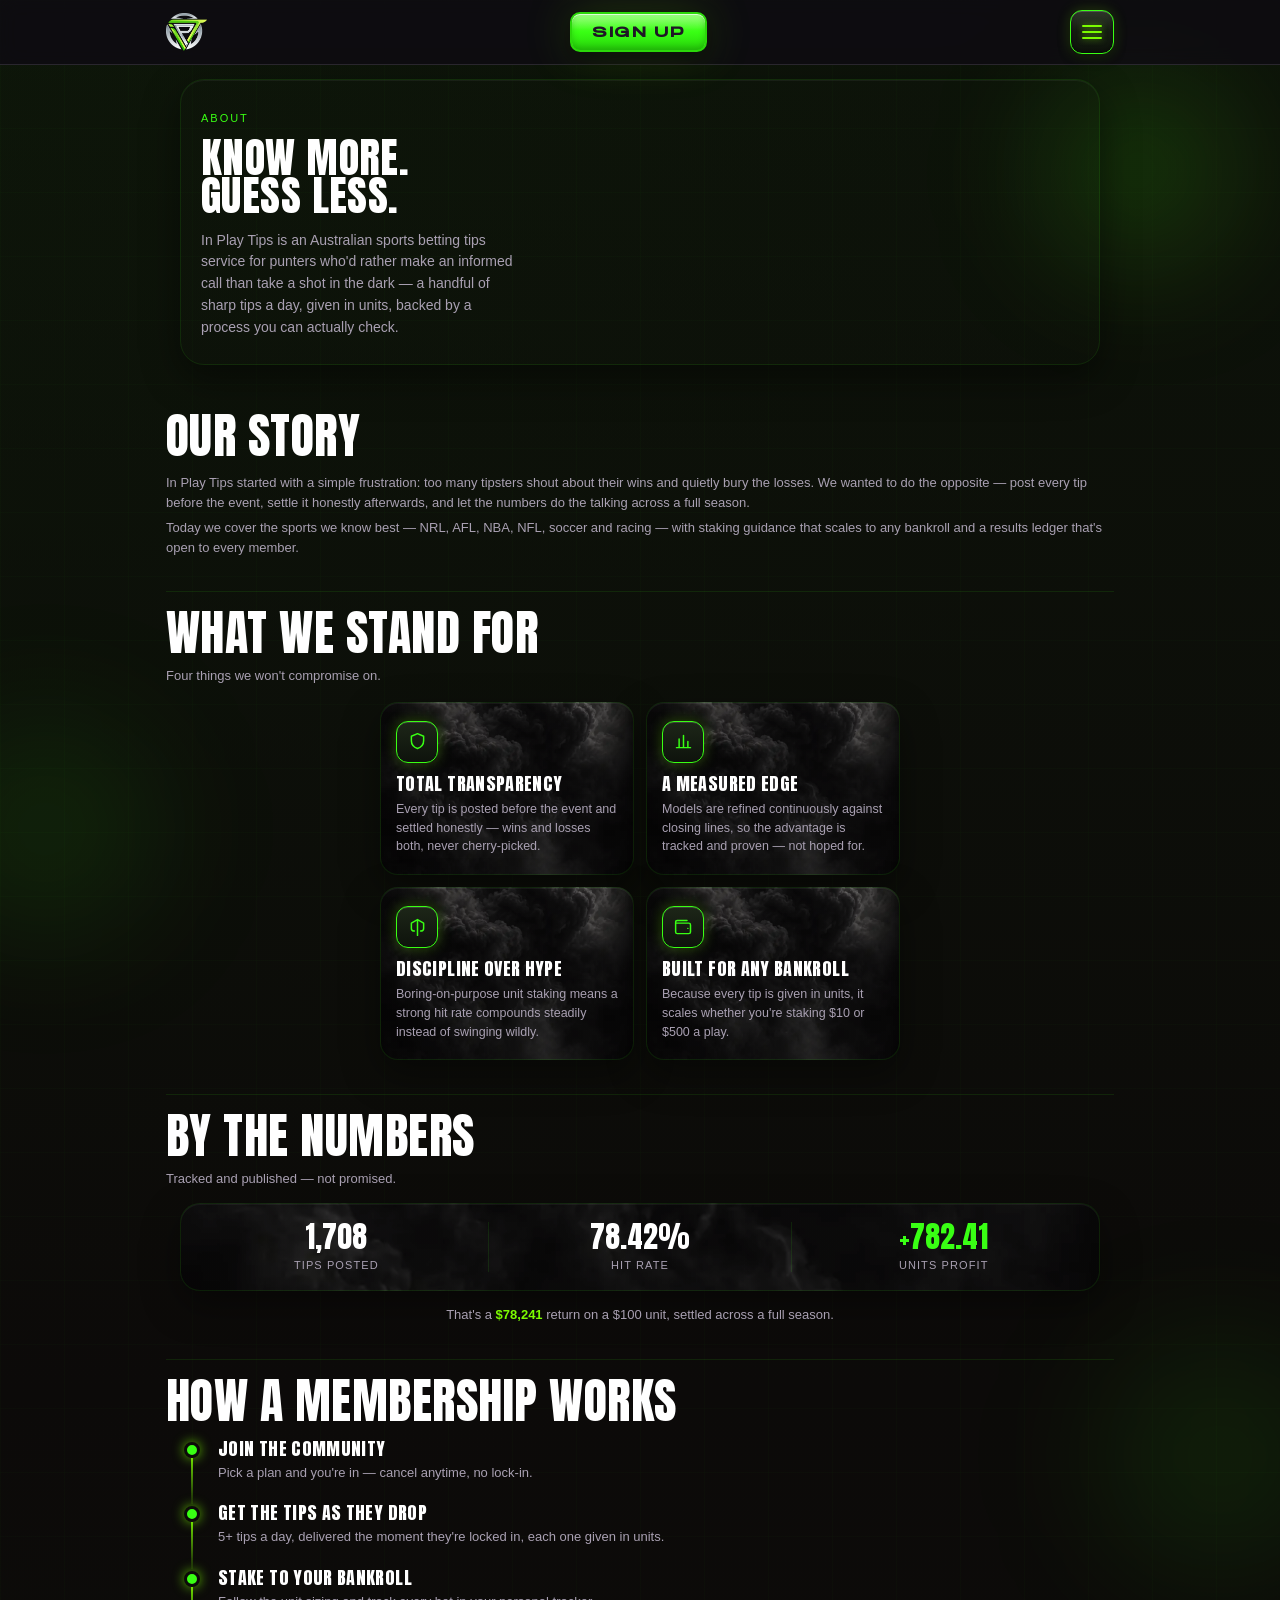
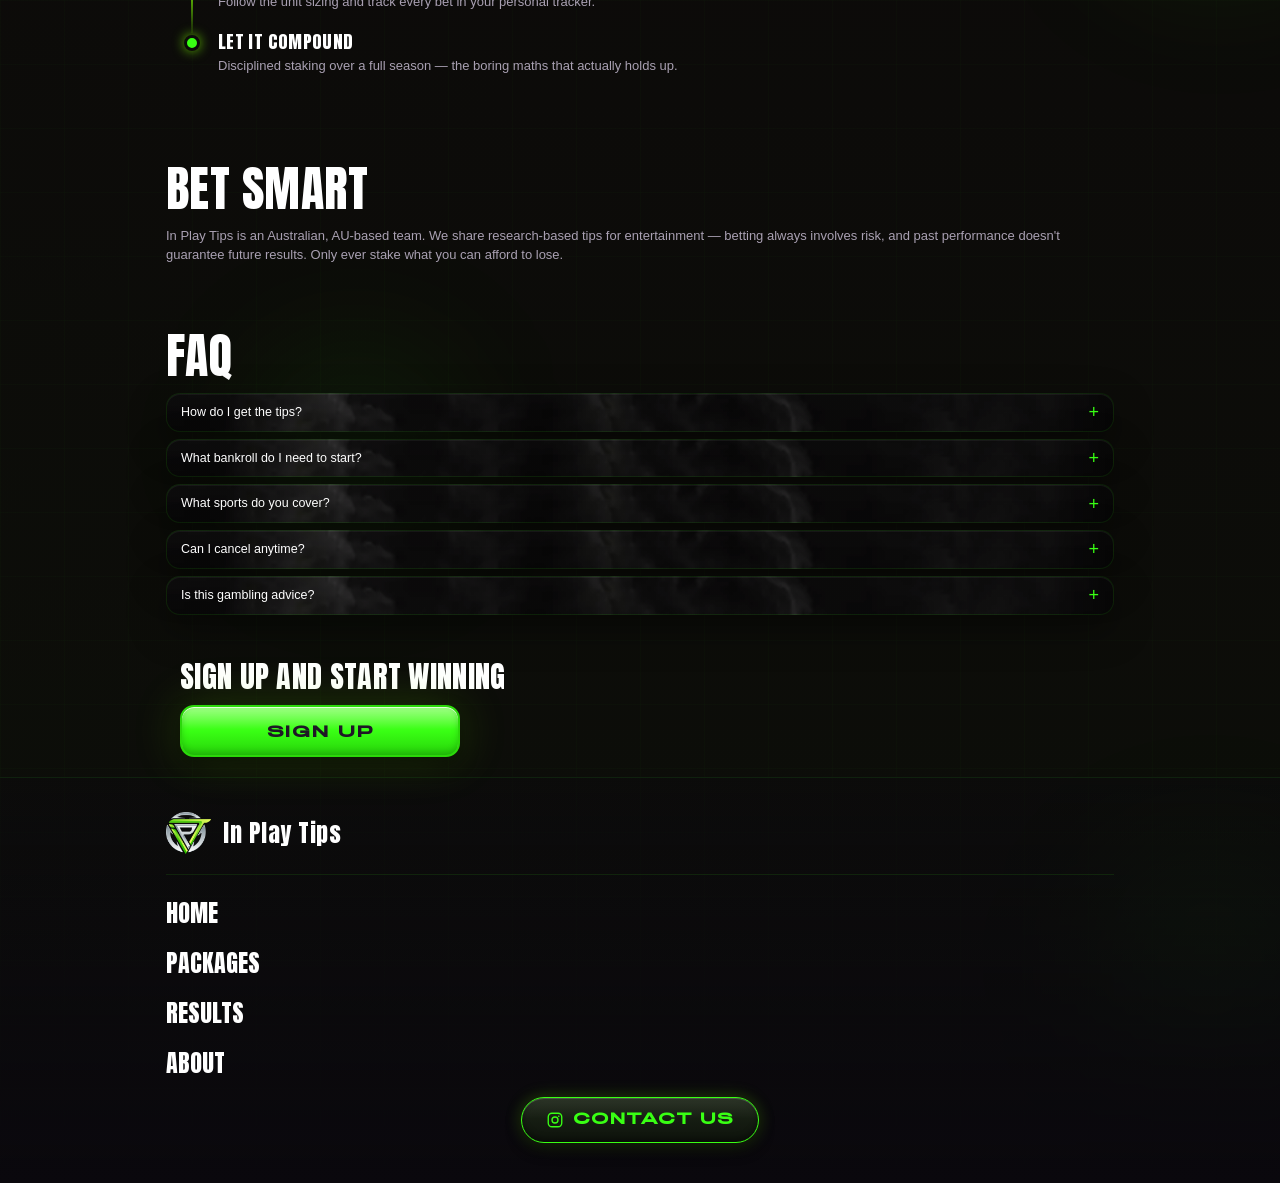
==== about.html @ ec9969e2 "Add 600+ 5-star reviews badge to hero" ====
<!DOCTYPE html>
<html lang="en">
<head>
<meta charset="utf-8">
<meta name="viewport" content="width=device-width, initial-scale=1, viewport-fit=cover">
<meta http-equiv="Cache-Control" content="no-cache, no-store, must-revalidate">
<meta http-equiv="Pragma" content="no-cache">
<meta http-equiv="Expires" content="0">
<title>About — In Play Tips</title>
<link rel="stylesheet" href="styles.css?v=106">
<!-- ============================================================
     ANALYTICS  —  REPLACE THE PLACEHOLDER IDS BELOW
     1) Google Analytics 4: swap G-XXXXXXXXXX for your Measurement ID
        (analytics.google.com -> Admin -> Data Streams)
     2) Microsoft Clarity (free heatmaps + recordings):
        swap CLARITY_ID for your project ID (clarity.microsoft.com)
     Until replaced, these do nothing.
============================================================ -->
<!-- Google Analytics 4 -->
<script async src="https://www.googletagmanager.com/gtag/js?id=G-XXXXXXXXXX"></script>
<script>
  window.dataLayer = window.dataLayer || [];
  function gtag(){dataLayer.push(arguments);}
  gtag('js', new Date());
  gtag('config', 'G-XXXXXXXXXX');
</script>
<!-- Microsoft Clarity -->
<script type="text/javascript">
  (function(c,l,a,r,i,t,y){
    c[a]=c[a]||function(){(c[a].q=c[a].q||[]).push(arguments)};
    t=l.createElement(r);t.async=1;t.src="https://www.clarity.ms/tag/"+i;
    y=l.getElementsByTagName(r)[0];y.parentNode.insertBefore(t,y);
  })(window, document, "clarity", "script", "CLARITY_ID");
</script>
</head>
<body>

<!-- Layered site background -->
<div class="site-bg" aria-hidden="true">
  <div class="l1"></div>
  <div class="l2"></div>
  <div class="glow"></div>
  <div class="gblob g2"></div>
  <div class="gblob g3"></div>
  <div class="gblob g4"></div>
  <div class="gblob g5"></div>
  <div class="grid"></div>
</div>

<!-- HEADER -->
<header class="header">
  <div class="header-inner">
    <a class="header-logo" href="index.html" aria-label="In Play Tips home"><img src="logo.webp" alt="logo" width="41" height="38" decoding="async"></a>
    <button class="btn btn-primary" type="button">Sign up</button>
    <button class="hamburger" type="button" aria-label="Menu"><span></span><span></span><span></span></button>
  </div>
</header>

<main>
<div class="wrap">

  <!-- Hero -->
  <section class="about-intro smoke">
    <span class="eyebrow">About</span>
    <h1>Know more.<br>Guess less.</h1>
    <p class="lead">In Play Tips is an Australian sports betting tips service for punters who'd rather make an
      informed call than take a shot in the dark &mdash; a handful of sharp tips a day, given in units, backed by a
      process you can actually check.</p>
  </section>

  <!-- Story -->
  <section class="about">
    <div class="section-head"><h2>Our story</h2></div>
    <p>In Play Tips started with a simple frustration: too many tipsters shout about their wins and quietly bury
       the losses. We wanted to do the opposite &mdash; post every tip before the event, settle it honestly
       afterwards, and let the numbers do the talking across a full season.</p>
    <p>Today we cover the sports we know best &mdash; NRL, AFL, NBA, NFL, soccer and racing &mdash; with staking
       guidance that scales to any bankroll and a results ledger that's open to every member.</p>
  </section>

  <!-- What we stand for: value cards -->
  <section class="values-sec">
    <div class="section-head"><h2>What we stand for</h2>
      <p class="lead">Four things we won't compromise on.</p>
    </div>
    <div class="value-grid">
      <div class="value-card">
        <span class="vc-ico"><svg viewBox="0 0 24 24"><path d="M12 3l7 3v5c0 4.5-3 7.5-7 9-4-1.5-7-4.5-7-9V6l7-3z"/></svg></span>
        <h3>Total transparency</h3>
        <p>Every tip is posted before the event and settled honestly &mdash; wins and losses both, never cherry-picked.</p>
      </div>
      <div class="value-card">
        <span class="vc-ico"><svg viewBox="0 0 24 24"><path d="M4 19h16M7 19V9m5 10V5m5 14v-7"/></svg></span>
        <h3>A measured edge</h3>
        <p>Models are refined continuously against closing lines, so the advantage is tracked and proven &mdash; not hoped for.</p>
      </div>
      <div class="value-card">
        <span class="vc-ico"><svg viewBox="0 0 24 24"><path d="M12 3v18M5 7l7-4 7 4M5 7v6c0 2 1.5 3 3.5 3M19 7v6c0 2-1.5 3-3.5 3"/></svg></span>
        <h3>Discipline over hype</h3>
        <p>Boring-on-purpose unit staking means a strong hit rate compounds steadily instead of swinging wildly.</p>
      </div>
      <div class="value-card">
        <span class="vc-ico"><svg viewBox="0 0 24 24"><path d="M3 7h15a2 2 0 012 2v8a2 2 0 01-2 2H5a2 2 0 01-2-2V6a2 2 0 012-2h11M17 13h.01"/></svg></span>
        <h3>Built for any bankroll</h3>
        <p>Because every tip is given in units, it scales whether you're staking $10 or $500 a play.</p>
      </div>
    </div>
  </section>

  <!-- By the numbers -->
  <section class="values-sec">
    <div class="section-head"><h2>By the numbers</h2>
      <p class="lead">Tracked and published &mdash; not promised.</p>
    </div>
    <div class="statstrip" style="margin:0 14px">
      <div class="ss-item"><span class="ss-val">1,708</span><span class="ss-label">Tips posted</span></div>
      <div class="ss-item"><span class="ss-val">78.42%</span><span class="ss-label">Hit rate</span></div>
      <div class="ss-item"><span class="ss-val pos">+782.41</span><span class="ss-label">Units profit</span></div>
    </div>
    <p class="num-note">That's a <strong>$78,241</strong> return on a $100 unit, settled across a full season.</p>
  </section>

  <!-- How a membership works: timeline -->
  <section class="values-sec">
    <div class="section-head"><h2>How a membership works</h2></div>
    <ol class="steps">
      <li class="step"><span class="step-dot"></span><h3>Join the community</h3>
        <p>Pick a plan and you're in &mdash; cancel anytime, no lock-in.</p></li>
      <li class="step"><span class="step-dot"></span><h3>Get the tips as they drop</h3>
        <p>5+ tips a day, delivered the moment they're locked in, each one given in units.</p></li>
      <li class="step"><span class="step-dot"></span><h3>Stake to your bankroll</h3>
        <p>Follow the unit sizing and track every bet in your personal tracker.</p></li>
      <li class="step"><span class="step-dot"></span><h3>Let it compound</h3>
        <p>Disciplined staking over a full season &mdash; the boring maths that actually holds up.</p></li>
    </ol>
  </section>

  <!-- Bet smart -->
  <section class="about">
    <div class="section-head"><h2>Bet smart</h2></div>
    <p>In Play Tips is an Australian, AU-based team. We share research-based tips for entertainment &mdash;
       betting always involves risk, and past performance doesn't guarantee future results. Only ever stake
       what you can afford to lose.</p>
  </section>

  <!-- FAQ -->
  <section>
    <div class="section-head"><h2>FAQ</h2></div>
    <div class="faq">
      <details><summary>How do I get the tips?</summary><p>Once you join, tips are delivered straight to the VIP community the moment they drop. (Placeholder &mdash; confirm your delivery method.)</p></details>
      <details><summary>What bankroll do I need to start?</summary><p>No set amount &mdash; every tip is given in units, so it scales to whatever bankroll you're comfortable with.</p></details>
      <details><summary>What sports do you cover?</summary><p>NRL, AFL, NBA, NFL, soccer and racing, plus the occasional value play elsewhere when the numbers stack up.</p></details>
      <details><summary>Can I cancel anytime?</summary><p>Yes &mdash; cancel in under a minute, no lock-in.</p></details>
      <details><summary>Is this gambling advice?</summary><p>We share research-based tips for entertainment only. Betting involves risk &mdash; bet responsibly and only ever stake what you can afford to lose. 18+.</p></details>
    </div>
  </section>

  <!-- CTA -->
  <div class="cta-final smoke" style="margin:14px">
    <h3 style="font-family:var(--head);font-size:30px;text-transform:uppercase;margin-bottom:14px">Sign up and start winning</h3>
    <button class="btn btn-primary" type="button" style="max-width:280px;margin:0 auto">Sign up</button>
  </div>

</div>
</main>

<!-- FOOTER -->
<footer class="footer">
  <div class="wrap">
    <div class="footer-brand"><img src="logo.webp" alt="logo" loading="lazy" decoding="async"><span class="bn">In Play Tips</span></div>
    <hr>
    <nav class="footer-nav">
      <a href="index.html">Home</a><a href="packages.html">Packages</a><a href="results.html">Results</a><a href="about.html">About</a>
    </nav>
    <div class="footer-contact"><a class="contact-btn" href="https://www.instagram.com/in.play.tips" target="_blank" rel="noopener"><svg viewBox="0 0 24 24" fill="none" stroke="currentColor" stroke-width="1.8"><rect x="3" y="3" width="18" height="18" rx="5"/><circle cx="12" cy="12" r="4"/><circle cx="17" cy="7" r="1.1" fill="currentColor" stroke="none"/></svg>Contact us</a></div>
  </div>
</footer>


<!-- Sign-up plan modal -->
<div class="modal" id="signupModal" aria-hidden="true">
  <div class="modal__backdrop" data-close></div>
  <div class="modal__panel" role="dialog" aria-modal="true" aria-label="Choose your plan">
    <button class="modal__x" type="button" data-close aria-label="Close">&times;</button>
    <div class="modal__eyebrow">In Play Tips</div>
    <h3 class="modal__title">Choose your plan</h3>
    <p class="modal__sub">Instant access. Cancel anytime, no lock-in.</p>
    <!-- PLACEHOLDER prices &mdash; set your real pricing -->
    <div class="plans">
      <button class="plan" type="button" data-plan="weekly">
        <span class="plan__l"><span class="plan__name">Weekly</span><span class="plan__feat">All daily tips + bet tracker</span></span>
        <span class="plan__r"><span class="plan__price">$39</span><span class="plan__per">/week</span></span>
      </button>
      <button class="plan featured" type="button" data-plan="monthly">
        <span class="plan__badge">Most popular</span>
        <span class="plan__l"><span class="plan__name">Monthly</span><span class="plan__feat">Save vs weekly + priority support</span></span>
        <span class="plan__r"><span class="plan__price">$119</span><span class="plan__per">/month</span></span>
      </button>
      <button class="plan" type="button" data-plan="quarterly">
        <span class="plan__l"><span class="plan__name">Quarterly</span><span class="plan__feat">Best value &middot; locked-in rate</span></span>
        <span class="plan__r"><span class="plan__price">$299</span><span class="plan__per">/quarter</span></span>
      </button>
    </div>
    <div class="modal__reassure"><span>Cancel anytime</span><span>Instant access</span><span>18+ &middot; bet responsibly</span></div>
  </div>
</div>
<script>
(function(){
  var modal=document.getElementById('signupModal'); if(!modal) return;
  function open(e){ if(e) e.preventDefault(); modal.classList.add('open'); modal.setAttribute('aria-hidden','false'); document.body.style.overflow='hidden'; }
  function close(){ modal.classList.remove('open'); modal.setAttribute('aria-hidden','true'); document.body.style.overflow=''; }
  Array.prototype.forEach.call(document.querySelectorAll('.btn-primary'),function(b){ b.addEventListener('click',open); });
  modal.addEventListener('click',function(e){ if(e.target.hasAttribute('data-close')) close(); });
  document.addEventListener('keydown',function(e){ if(e.key==='Escape' && modal.classList.contains('open')) close(); });
})();
</script>

<!-- Full-screen nav menu -->
<div class="navmenu" id="navMenu" aria-hidden="true">
  <div class="navmenu__head">
    <a class="navmenu__brand" href="index.html"><img src="logo.webp" alt="" loading="lazy" decoding="async">In Play Tips</a>
    <button class="navmenu__x" type="button" data-navclose aria-label="Close menu">&times;</button>
  </div>
  <nav class="navmenu__links">
    <a href="index.html">Home</a>
    <a href="results.html">Results</a>
    <a href="packages.html">Packages</a>
    <a href="about.html">About</a>
  </nav>
  <div class="navmenu__foot">
    <button class="btn btn-primary navmenu__cta" type="button">Sign up</button>
    <a class="contact-btn" href="https://www.instagram.com/in.play.tips" target="_blank" rel="noopener"><svg viewBox="0 0 24 24" fill="none" stroke="currentColor" stroke-width="1.8"><rect x="3" y="3" width="18" height="18" rx="5"/><circle cx="12" cy="12" r="4"/><circle cx="17" cy="7" r="1.1" fill="currentColor" stroke="none"/></svg>Contact us</a>
    <img class="navmenu__logo" src="logo.webp" alt="In Play Tips" loading="lazy" decoding="async">
  </div>
</div>
<script>
/* Full-screen nav menu */
(function(){
  var menu=document.getElementById('navMenu'); if(!menu) return;
  function open(){ menu.classList.add('open'); menu.setAttribute('aria-hidden','false'); document.body.style.overflow='hidden'; }
  function close(){ menu.classList.remove('open'); menu.setAttribute('aria-hidden','true'); document.body.style.overflow=''; }
  Array.prototype.forEach.call(document.querySelectorAll('.hamburger'),function(h){ h.addEventListener('click',function(e){ e.preventDefault(); open(); }); });
  menu.addEventListener('click',function(e){
    if(e.target.closest('[data-navclose]') || e.target.closest('.navmenu__links a') || e.target.closest('.navmenu__cta')){ close(); }
  });
  document.addEventListener('keydown',function(e){ if(e.key==='Escape' && menu.classList.contains('open')) close(); });
})();
</script>

</body>
</html>
---- styles.css ----
@font-face{font-family:"Anton";font-style:normal;font-weight:400;font-display:swap;src:url([data-uri]) format("woff2")}
@font-face{font-family:"Roboto";font-style:italic;font-weight:100 900;font-display:swap;src:url([data-uri]) format("woff2")}
@font-face{font-family:"Roboto";font-style:normal;font-weight:100 900;font-display:swap;src:url([data-uri]) format("woff2")}
@font-face{font-family:"Titling Gothic FB Extended";font-style:normal;font-weight:500;font-display:swap;src:url([data-uri]) format("woff2")}
@font-face{font-family:"Roboto";font-style:normal;font-weight:400;font-display:swap;src:url([data-uri]) format("woff2")}
@font-face{font-family:"Roboto";font-style:normal;font-weight:500;font-display:swap;src:url([data-uri]) format("woff2")}
:root{
  --base:#0c0a09; --deep:#0a080d; --panel:linear-gradient(rgba(8,7,5,.45),rgba(8,7,5,.45)), url("smoke-bg.webp") center center/cover no-repeat; --panel2:#2e2410;
  --border:rgba(57,255,20,.10); --gold:#39FF14; --gold2:#7CFC00; --muted:#a9a0b2; --gold-rgb:124,252,0; --btn-text:#1f1726;
  --soft-gold:#7CFC00; --soft-gold2:#aaff66; --white:#fff;
  --win:#198754; --loss:#dc3545;
  --head:"Anton",sans-serif;
  --body:Arial,Helvetica,sans-serif;
  --btn-font:"Titling Gothic FB Extended","Roboto",Helvetica,Arial,sans-serif;
}
*{box-sizing:border-box;margin:0;padding:0}
html{-webkit-text-size-adjust:100%}
body{
  font-family:var(--body); color:var(--white); background-color:var(--base);
  position:relative;
  line-height:1.5; -webkit-font-smoothing:antialiased; overflow-x:hidden;
}
/* ---------- SITE BACKGROUND (layered) ---------- */
.site-bg{position:absolute;inset:0;z-index:-1;overflow:hidden;pointer-events:none}
.site-bg .l1{position:absolute;inset:0;background:linear-gradient(to bottom right, rgba(16,54,10,.10), #0c0a09 50%, #0c0a09)}
.site-bg .l2{position:absolute;inset:0;background:linear-gradient(to bottom, rgba(16,54,10,.20), #0c0a09 50%, rgba(16,54,10,.10))}
.site-bg .glow{position:absolute;top:80px;right:40px;width:192px;height:192px;border-radius:9999px;filter:blur(64px);background:linear-gradient(to bottom right, rgba(57,255,20,.20), rgba(124,252,0,.10))}
.site-bg .gblob{position:absolute;border-radius:9999px;filter:blur(70px);pointer-events:none}
.site-bg .g2{top:26%;left:-60px;width:210px;height:210px;background:rgba(57,255,20,.10)}
.site-bg .g3{top:48%;right:-60px;width:240px;height:240px;background:rgba(57,255,20,.09)}
.site-bg .g4{top:70%;left:20%;width:200px;height:200px;background:rgba(57,255,20,.08)}
.site-bg .g5{top:88%;right:-40px;width:220px;height:220px;background:rgba(57,255,20,.08)}
.site-bg .grid{position:absolute;inset:0;background-image:linear-gradient(to right,rgba(57,255,20,.014) 1px,transparent 1px),linear-gradient(to bottom,rgba(57,255,20,.014) 1px,transparent 1px);background-size:64px 64px}
img{max-width:100%;display:block}
a{color:inherit;text-decoration:none}
.wrap{width:100%;max-width:520px;margin:0 auto;padding:0 16px}
.eyebrow{font-family:var(--body);font-weight:500;letter-spacing:.18em;text-transform:uppercase;
  font-size:11px;color:var(--gold)}
h1,h2,h3,.head{font-family:var(--head);font-weight:400;text-transform:uppercase;line-height:.96;letter-spacing:.01em}

/* ---------- Buttons ---------- */
.btn{display:inline-flex;align-items:center;justify-content:center;gap:8px;
  font-family:var(--btn-font);font-weight:600;text-transform:uppercase;letter-spacing:.06em;
  font-size:14px;border-radius:14px;padding:0 22px;height:52px;width:100%;cursor:pointer;
  position:relative;overflow:hidden;border:2px solid transparent;
  transition:transform .15s ease,filter .15s ease,box-shadow .2s ease}
.btn:active{transform:translateY(1px)}
.btn-primary{color:var(--btn-text);border-color:#2BD80A;
  background:linear-gradient(180deg,rgba(255,255,255,.34),rgba(255,255,255,0) 46%),linear-gradient(180deg,#6CFF45 0%,#39FF14 50%,#27D40A 100%);
  box-shadow:inset 0 1px 0 rgba(255,255,255,.7),inset 0 -3px 6px rgba(0,52,0,.22),0 7px 18px rgba(0,0,0,.4),0 0 50px 0 rgba(var(--gold-rgb),.2)}
.btn-primary:hover{filter:brightness(1.04);transform:translateY(-1px);
  box-shadow:inset 0 1px 0 rgba(255,255,255,.7),inset 0 -3px 6px rgba(0,52,0,.22),0 11px 26px rgba(0,0,0,.45),0 0 28px 2px rgba(var(--gold-rgb),.6),0 0 60px 0 rgba(var(--gold-rgb),.3)}
.btn-ghost{color:var(--gold);border-color:#2BD80A;background-color:#9aa0a7;
  background:linear-gradient(180deg,rgba(0,0,0,.20),rgba(0,0,0,0) 50%),linear-gradient(180deg,rgba(255,255,255,.22),rgba(255,255,255,0) 38%),linear-gradient(180deg,#A7ADB4 0%,#C5CAD0 50%,#878D95 100%);
  box-shadow:inset 0 1px 0 rgba(255,255,255,.55),inset 0 -3px 6px rgba(0,0,0,.24),0 7px 18px rgba(0,0,0,.4),0 0 50px 0 rgba(var(--gold-rgb),.2)}
.btn-ghost:hover{filter:brightness(1.04);transform:translateY(-1px);
  box-shadow:inset 0 1px 0 rgba(255,255,255,.85),inset 0 -3px 6px rgba(0,0,0,.24),0 11px 26px rgba(0,0,0,.45),0 0 28px 2px rgba(var(--gold-rgb),.55),0 0 60px 0 rgba(var(--gold-rgb),.3)}

/* ---------- Header ---------- */
.header{position:sticky;top:0;z-index:50;background:rgba(15,11,18,.78);
  backdrop-filter:blur(10px);border-bottom:1px solid rgba(71,65,77,.5)}
.header-inner{display:flex;align-items:center;justify-content:space-between;gap:12px;
  height:64px;max-width:520px;margin:0 auto;padding:0 16px}
.header-logo img{height:38px;width:auto;object-fit:contain}
.header .btn{width:auto;height:40px;font-size:12px;padding:0 20px;border-radius:10px}
.hamburger{width:44px;height:44px;border:1.5px solid var(--gold);border-radius:12px;
  background:linear-gradient(180deg,rgba(255,255,255,.08),rgba(255,255,255,0) 48%),linear-gradient(180deg,#1d2618 0%,#0e130c 100%);
  display:flex;flex-direction:column;justify-content:center;align-items:center;gap:4px;cursor:pointer;
  box-shadow:inset 0 1px 0 rgba(255,255,255,.18),inset 0 -2px 5px rgba(0,0,0,.42),0 4px 12px rgba(0,0,0,.4),0 0 14px rgba(var(--gold-rgb),.22);
  transition:transform .15s ease,box-shadow .2s ease,filter .15s ease}
.hamburger:hover{transform:translateY(-1px);filter:brightness(1.08);
  box-shadow:inset 0 1px 0 rgba(255,255,255,.18),inset 0 -2px 5px rgba(0,0,0,.42),0 8px 18px rgba(0,0,0,.45),0 0 22px 1px rgba(var(--gold-rgb),.5)}
.hamburger:active{transform:translateY(1px)}
.hamburger span{width:20px;height:2px;background:var(--soft-gold);border-radius:2px;box-shadow:0 0 6px rgba(var(--gold-rgb),.6)}

/* ---------- Section rhythm ---------- */
section{padding:34px 0}
.section-head{margin-bottom:14px}
.section-head h2{font-size:34px}
.lead{color:var(--muted);font-size:13px;margin-top:10px}

/* ---------- HERO CARD ---------- */
.hero{padding:18px 0 8px}
.hero-card{position:relative;border-radius:28px;overflow:hidden;
  background:#0c0a09; background:var(--panel);
  border:1px solid var(--border);
  box-shadow:inset 0 1px 0 rgba(255,255,255,.06),inset 0 0 60px rgba(var(--gold-rgb),.06),
             0 24px 60px rgba(0,0,0,.45);
  padding:26px 22px 0;}
.hero-card::before{content:"";position:absolute;top:-40%;left:50%;transform:translateX(-50%);
  width:120%;height:70%;background:radial-gradient(closest-side,rgba(var(--gold-rgb),.16),transparent 70%);
  pointer-events:none}
.hero-inner{position:relative;z-index:2}
.hero h1{font-size:50px;margin:14px 0 22px}
.hero-btns{display:flex;flex-direction:column;gap:14px;margin-bottom:8px}
.hero-btns .btn{border-radius:14px;height:58px;font-size:15px}
.hero-players{position:relative;z-index:2;display:flex;align-items:flex-end;justify-content:center;
  gap:0;margin-top:10px;margin-left:-22px;margin-right:-22px;padding-bottom:46px}
.hero-players img{height:200px;width:auto;object-fit:contain;
  filter:drop-shadow(0 18px 24px rgba(0,0,0,.5))}
.hero-players img.mid{height:240px;margin:0 -22px;z-index:3}
.hero-players img.side{z-index:2;opacity:.96}
/* live results marquee */
.live-strip{position:absolute;left:0;right:0;bottom:0;z-index:4;
  background:linear-gradient(180deg,rgba(10,8,13,.2),rgba(10,8,13,.92));
  border-top:1px solid rgba(71,65,77,.7);
  display:flex;align-items:center;gap:10px;padding:10px 0;overflow:hidden}
.live-label{flex:0 0 auto;display:flex;align-items:center;gap:7px;padding-left:16px;
  font-family:var(--body);font-weight:500;text-transform:uppercase;letter-spacing:.1em;
  font-size:10px;color:var(--gold)}
.live-dot{width:7px;height:7px;border-radius:50%;background:var(--win);
  box-shadow:0 0 0 0 rgba(25,135,84,.6);animation:pulse 1.6s infinite}
@keyframes pulse{0%{box-shadow:0 0 0 0 rgba(25,135,84,.55)}70%{box-shadow:0 0 0 8px rgba(25,135,84,0)}100%{box-shadow:0 0 0 0 rgba(25,135,84,0)}}
.lr-track{display:flex;gap:10px;white-space:nowrap;will-change:transform;
  animation:marquee 26s linear infinite}
@keyframes marquee{from{transform:translateX(0)}to{transform:translateX(-50%)}}
.lr-chip{display:inline-flex;align-items:center;gap:8px;flex:0 0 auto;
  background:var(--panel);border:1px solid var(--border);border-radius:999px;
  padding:6px 12px;font-size:11px}
.lr-sport{color:var(--gold);font-weight:700;text-transform:uppercase;letter-spacing:.06em;font-size:10px}
.lr-sel{color:var(--white);opacity:.9}
.lr-ret{font-weight:700}
.lr-win{color:#2fc77f} .lr-loss{color:#ff6b78}

/* ---------- WHAT WE DO ---------- */
.about p{color:var(--muted);font-size:13px;margin-top:6px}

/* ---------- Feature row ---------- */
.features{display:grid;grid-template-columns:repeat(3,1fr);gap:8px}
.feature{background:var(--panel);border:1px solid var(--border);border-radius:14px;
  padding:12px 6px;text-align:center;display:flex;flex-direction:column;align-items:center;gap:7px}
.feature img{width:34px;height:34px}
.feature span{font-family:var(--body);font-weight:500;text-transform:uppercase;
  letter-spacing:.02em;font-size:9.5px;color:var(--soft-gold);line-height:1.2}

/* ---------- Dual phones ---------- */
.phones{padding-top:8px}
.phones img{width:78%;max-width:340px;margin:0 auto;
  filter:drop-shadow(0 26px 40px rgba(0,0,0,.55))}

/* ---------- Results breakdown ---------- */
.stats{background:var(--panel);border:1px solid var(--border);border-radius:20px;
  padding:6px 18px;margin-top:18px}
.stat-row{display:flex;align-items:center;justify-content:space-between;
  padding:16px 0;border-bottom:1px solid rgba(71,65,77,.55)}
.stat-row:last-child{border-bottom:0}
.stat-label{display:flex;align-items:center;gap:10px;color:var(--muted);
  text-transform:uppercase;letter-spacing:.06em;font-size:12px;font-weight:500}
.stat-ico{width:8px;height:8px;border-radius:50%;background:var(--gold);box-shadow:0 0 10px rgba(var(--gold-rgb),.6)}
.stat-val{font-family:var(--head);font-size:22px;color:var(--white)}
.stat-val.pos{color:var(--gold)}
/* ---------- HERO STAT STRIP ---------- */
.statstrip{display:flex;align-items:stretch;background:var(--panel);border:1px solid var(--border);
  border-radius:20px;padding:18px 4px;margin-top:18px}
.statstrip .ss-item{flex:1;display:flex;flex-direction:column;align-items:center;justify-content:center;
  gap:7px;padding:0 6px;text-align:center}
.statstrip .ss-item + .ss-item{border-left:1px solid var(--border)}
.statstrip .ss-val{font-family:var(--head);font-size:30px;line-height:1;color:var(--white)}
.statstrip .ss-val.pos{color:var(--gold)}
.statstrip .ss-label{font-family:var(--body);font-weight:500;text-transform:uppercase;
  letter-spacing:.1em;font-size:11px;color:var(--muted);line-height:1.2}

/* ---------- LIVE RESULTS MARQUEE ---------- */
.marquee-box{margin-top:14px;background:var(--panel);border:1px solid var(--border);border-radius:16px;overflow:hidden;padding:12px 0}
.marquee-title{font-family:var(--body);font-weight:500;text-transform:uppercase;letter-spacing:.14em;font-size:11px;color:var(--muted);padding:0 16px 9px}
.marquee{position:relative;overflow:hidden;white-space:nowrap;
  -webkit-mask:linear-gradient(90deg,transparent,#000 7%,#000 93%,transparent);
  mask:linear-gradient(90deg,transparent,#000 7%,#000 93%,transparent)}
.marquee__track{display:inline-flex;align-items:center;animation:marquee 38s linear infinite}
.marquee__track span{display:inline-flex;align-items:center;gap:7px;padding:0 18px;font-family:var(--body);font-size:13px;color:var(--white)}
.marquee__track span + span{border-left:1px solid var(--border)}
.marquee__track strong{color:var(--gold);font-weight:700}
@keyframes marquee{from{transform:translateX(0)}to{transform:translateX(-50%)}}

/* ---------- RETURNS CALCULATOR + SIGN UP ---------- */
.calc-box{margin-top:14px;background:var(--panel);border:1px solid var(--border);border-radius:16px;padding:18px 16px}
.calc-h{font-size:22px;margin-bottom:14px}
.calc-row{display:flex;align-items:center;justify-content:space-between;gap:12px;margin-bottom:12px}
.calc-row label{color:var(--muted);font-size:12px;text-transform:uppercase;letter-spacing:.08em}
.calc-input{display:flex;align-items:center;background:rgba(0,0,0,.4);border:1px solid var(--border);border-radius:10px;padding:0 12px;height:44px}
.calc-input span{color:var(--muted)}
.calc-input input{background:none;border:0;color:var(--white);font-size:16px;width:96px;outline:none;font-family:var(--body)}
.calc-returns{font-size:15px;color:var(--white);margin-bottom:16px}
.calc-returns strong{color:var(--gold);font-size:24px;font-family:var(--head);letter-spacing:.01em}
.calc-note{color:var(--muted);font-size:11px;margin-top:12px;line-height:1.4}

/* ---------- Graph + tabs ---------- */
.tabs{display:flex;gap:8px;overflow-x:auto;padding-bottom:4px;margin-bottom:14px;
  scrollbar-width:none}
.tabs::-webkit-scrollbar{display:none}
.tab{flex:0 0 auto;background:var(--panel);border:1px solid var(--border);color:var(--muted);
  border-radius:999px;padding:9px 16px;font-size:12px;font-weight:500;text-transform:uppercase;
  letter-spacing:.05em;cursor:pointer;transition:all .15s}
.tab.active{background:linear-gradient(180deg,var(--soft-gold2),var(--gold));color:#1a1410;border-color:transparent}
.graph-card{background:var(--panel);border:1px solid var(--border);border-radius:20px;
  padding:14px;overflow:hidden}
.graph-card img{width:100%;border-radius:12px}
.equity{width:100%;height:auto;display:block}
.equity .plotbg{fill:rgba(8,7,5,.45)}
.equity .grid line{stroke:var(--border);stroke-width:1;stroke-dasharray:3 4;opacity:.55}
.equity .axis{fill:var(--muted);font-family:var(--body)}
.equity .ylabel{font-size:8px}
.equity .xlabel{font-size:7px}
.equity .area{fill:url(#equityFill)}
.equity .line{fill:none;stroke:var(--gold);stroke-width:2.5;stroke-linejoin:round;stroke-linecap:round}
.equity-head{padding:2px 2px 0}
.eq-row{display:flex;align-items:center;justify-content:space-between;padding:10px 2px;border-bottom:1px solid var(--border)}
.eq-k{color:var(--white);font-family:var(--body);font-size:15px}
.eq-v{font-family:var(--head);font-size:24px;color:var(--white)}
.eq-v.pos{color:var(--gold)}
.equity-label{color:var(--muted);font-size:11px;letter-spacing:.14em;text-transform:uppercase;margin:12px 2px 6px}
.verify-list{list-style:none;margin:14px 0 0;padding:0;display:flex;flex-direction:column;gap:10px}
.verify-list li{position:relative;padding-left:28px;color:var(--white);font-size:14px}
.verify-list li::before{content:"";position:absolute;left:0;top:2px;width:18px;height:18px;border-radius:50%;
  background:var(--gold);box-shadow:0 0 12px rgba(var(--gold-rgb),.5)}
.verify-list li::after{content:"";position:absolute;left:6px;top:7px;width:6px;height:3px;
  border-left:2px solid #1f1726;border-bottom:2px solid #1f1726;transform:rotate(-45deg)}

/* ---------- Be skeptical ---------- */
.pill{display:inline-block;background:var(--panel);border:1px solid var(--border);
  border-radius:999px;padding:8px 16px;font-family:var(--body);font-weight:500;
  text-transform:uppercase;letter-spacing:.12em;font-size:11px;color:var(--soft-gold)}
.skeptical h2{font-size:36px;margin:16px 0 12px}
.skeptical .quote{color:var(--white)}
.reasons{display:flex;flex-direction:column;gap:12px;margin-top:20px}
.reason{background:var(--panel);border:1px solid var(--border);border-radius:18px;padding:18px 18px;
  display:flex;gap:14px;align-items:flex-start}
.reason .rno{font-family:var(--head);font-size:26px;color:var(--gold);line-height:1;flex:0 0 auto;
  width:40px}
.reason h3{font-family:var(--body);font-weight:500;text-transform:uppercase;letter-spacing:.05em;
  font-size:14px;color:var(--soft-gold);margin-bottom:5px}
.reason p{color:var(--muted);font-size:13px}

/* ---------- Members results swipe ---------- */
.dm-scroller{display:flex;gap:14px;overflow-x:auto;scroll-snap-type:x mandatory;
  padding:6px 16px 18px;margin:0 -16px;-webkit-overflow-scrolling:touch;scrollbar-width:none}
.dm-scroller::-webkit-scrollbar{display:none}
.dm-card{flex:0 0 78%;max-width:300px;scroll-snap-align:center;
  background:var(--panel);border:1px solid var(--border);border-radius:20px;overflow:hidden;
  box-shadow:0 18px 40px rgba(0,0,0,.4)}
.dm-card img{width:100%;display:block}
.swipe-hint{color:var(--muted);font-size:12px;text-align:center;margin-top:4px}

/* ---------- Footer ---------- */
.footer{margin-top:20px;border-top:1px solid var(--border);
  background:linear-gradient(180deg,rgba(10,8,13,.4),var(--deep));padding:34px 0 40px}
.footer-brand{display:flex;align-items:center;gap:12px}
.footer-brand img{height:42px;width:auto;object-fit:contain}
.footer-brand .bn{font-family:var(--head);font-size:24px;letter-spacing:.02em}
.footer-handle{display:flex;align-items:center;gap:8px;color:var(--muted);font-size:14px;margin-top:12px}
.footer-handle .ig{width:18px;height:18px;border:1.5px solid var(--muted);border-radius:6px;position:relative;flex:0 0 auto}
.footer-handle .ig::after{content:"";position:absolute;inset:4px;border:1.5px solid var(--muted);border-radius:50%}
.footer hr{border:0;border-top:1px solid var(--border);margin:20px 0}
.footer-nav{display:flex;flex-direction:column;gap:14px}
.footer-nav a{font-family:var(--head);font-size:24px;color:var(--white);text-transform:uppercase}
.footer-nav a:hover{color:var(--soft-gold)}
.cta{position:relative;background:radial-gradient(120% 100% at 80% 0%,#2a2230,#161019);
  border:1px solid var(--border);border-radius:22px;padding:22px;overflow:hidden;margin-top:4px}
.cta h3{font-size:26px;max-width:62%}
.cta .btn{margin-top:18px;width:auto;white-space:nowrap}
.cta-graphic{position:absolute;right:-46px;bottom:0;width:178px;height:auto;filter:none;pointer-events:none}
.legal{display:flex;gap:10px;flex-wrap:wrap;margin-top:22px}
.legal a{background:var(--panel);border:1px solid var(--border);border-radius:999px;
  padding:8px 14px;font-size:11px;color:var(--muted);text-transform:uppercase;letter-spacing:.05em}
.footer-bottom{display:flex;justify-content:center;margin-top:26px}
.footer-bottom img{width:auto;height:30px;object-fit:contain;opacity:.85}

/* ---------- Responsive (tablet/desktop) ---------- */
@media(min-width:760px){
  .wrap,.header-inner{max-width:980px}
  .hero h1{font-size:78px}
  .hero-btns{flex-direction:row;justify-content:center}
  .hero-btns .btn{width:auto;min-width:240px}
  .hero-players img{height:300px} .hero-players img.mid{height:360px}
  .section-head h2{font-size:48px}
  .skeptical h2{font-size:60px}
  .reasons{flex-direction:row} .reason{flex:1}
  .dm-card{flex-basis:340px}
  .features{gap:18px} .feature img{width:52px;height:52px}
  .phones img{max-width:420px}
}
/* ---------- Trust strip ---------- */
.trust{margin-top:14px;border-top:1px solid var(--border);border-bottom:1px solid var(--border);background:var(--deep);padding:12px 0}
.trust-inner{display:flex;flex-wrap:wrap;align-items:center;justify-content:center;gap:8px 14px}
.trust-item{display:inline-flex;align-items:center;gap:7px;color:var(--muted);font-size:11px;text-transform:uppercase;letter-spacing:.06em}
.trust-item::before{content:"";width:6px;height:6px;border-radius:50%;background:var(--gold);box-shadow:0 0 8px rgba(var(--gold-rgb),.6)}
/* ---------- Packages ---------- */
.pkg-grid{display:flex;flex-direction:column;gap:16px;margin-top:6px}
.pkg-card{position:relative;background:var(--panel);border:1px solid var(--border);border-radius:18px;padding:20px 18px}
.pkg-card.feat{border-color:var(--gold);box-shadow:0 0 40px rgba(var(--gold-rgb),.12)}
.pkg-badge{position:absolute;top:-11px;left:50%;transform:translateX(-50%);background:var(--gold);color:#1f1726;font-size:10px;font-weight:700;text-transform:uppercase;letter-spacing:.08em;padding:4px 12px;border-radius:999px;white-space:nowrap}
.pkg-name{font-family:var(--body);text-transform:uppercase;letter-spacing:.08em;font-size:12px;color:var(--muted)}
.pkg-price{font-family:var(--head);font-size:34px;margin:6px 0 2px;color:var(--white)}
.pkg-price small{font-family:var(--body);font-size:13px;color:var(--muted)}
.pkg-feats{list-style:none;margin:14px 0 18px;padding:0;display:flex;flex-direction:column;gap:9px}
.pkg-feats li{position:relative;padding-left:22px;color:var(--white);font-size:13px}
.pkg-feats li::before{content:"";position:absolute;left:0;top:4px;width:13px;height:13px;border-radius:50%;background:var(--gold)}
.pkg-feats li::after{content:"";position:absolute;left:4px;top:7px;width:4px;height:2px;border-left:1.5px solid #1f1726;border-bottom:1.5px solid #1f1726;transform:rotate(-45deg)}
/* ---------- FAQ ---------- */
.faq{margin-top:6px;display:flex;flex-direction:column;gap:7px}
.faq details{background:var(--panel);border:1px solid var(--border);border-radius:14px;overflow:hidden}
.faq summary{list-style:none;cursor:pointer;padding:9px 14px;font-family:var(--body);font-weight:500;font-size:12.5px;color:var(--white);display:flex;justify-content:space-between;align-items:center;gap:12px}
.faq summary::-webkit-details-marker{display:none}
.faq summary::after{content:"+";color:var(--gold);font-size:18px;line-height:1}
.faq details[open] summary::after{content:"\2212"}
.faq p{padding:0 14px 12px;color:var(--muted);font-size:12.5px;line-height:1.5}
.gamble-line{margin-top:16px;color:var(--muted);font-size:11px;text-align:center;line-height:1.5}
/* ---------- Sticky mobile CTA ---------- */
.sticky-cta{position:fixed;left:0;right:0;bottom:0;z-index:50;padding:10px 16px calc(10px + env(safe-area-inset-bottom));background:linear-gradient(180deg,rgba(12,10,9,0),rgba(12,10,9,.94) 32%);transform:translateY(130%);transition:transform .25s ease;pointer-events:none}
.sticky-cta.show{transform:translateY(0);pointer-events:auto}
@media(min-width:760px){.sticky-cta{display:none}}
.sticky-cta__in{display:flex;align-items:center;gap:12px;max-width:520px;margin:0 auto}
.sticky-cta__txt{flex:1;line-height:1.12;min-width:0}
.sticky-cta__txt strong{display:block;font-family:var(--head);text-transform:uppercase;font-size:17px;letter-spacing:.02em;color:var(--white)}
.sticky-cta__txt span{font-size:11px;color:var(--muted)}
.sticky-cta .btn{width:auto;flex:0 0 auto;height:46px;padding:0 24px;font-size:13px}
/* CRO — hero subheadline */
.hero-sub{color:var(--muted);font-size:14px;line-height:1.5;margin:2px 0 14px;max-width:340px}
.hero-inner .rating{justify-content:flex-start;margin:0 0 18px}
/* CRO — social proof rating */
.rating{display:flex;align-items:center;justify-content:center;gap:9px;margin:0 0 16px;flex-wrap:wrap}
.rating .stars{color:#ffc83d;font-size:15px;letter-spacing:1px;text-shadow:0 0 10px rgba(255,200,61,.4)}
.rating .rtxt{font-size:12px;color:var(--muted)}
.rating .rtxt b{color:var(--white);font-weight:600}
/* CRO — trust/benefit badges */
.trust-badges{display:flex;flex-wrap:wrap;gap:8px;margin-top:14px}
.trust-badges span{display:inline-flex;align-items:center;gap:6px;font-size:11px;font-weight:600;letter-spacing:.02em;
  color:var(--white);background:rgba(0,0,0,.3);border:1px solid var(--border);border-radius:999px;padding:6px 11px}
.trust-badges span::before{content:"";width:13px;height:13px;border-radius:50%;background:var(--gold);flex:0 0 auto;
  -webkit-mask:url("data:image/svg+xml,%3Csvg xmlns='http://www.w3.org/2000/svg' viewBox='0 0 24 24'%3E%3Cpath fill='black' d='M9 16.2l-3.5-3.5L4 14.2 9 19.2 20 8.2l-1.5-1.5z'/%3E%3C/svg%3E") center/12px no-repeat;
  mask:url("data:image/svg+xml,%3Csvg xmlns='http://www.w3.org/2000/svg' viewBox='0 0 24 24'%3E%3Cpath fill='black' d='M9 16.2l-3.5-3.5L4 14.2 9 19.2 20 8.2l-1.5-1.5z'/%3E%3C/svg%3E") center/12px no-repeat}
/* CRO — urgency banner */
.urgency{display:flex;align-items:center;justify-content:center;gap:8px;margin:14px;padding:10px 14px;border-radius:12px;
  background:linear-gradient(180deg,rgba(57,255,20,.08),rgba(57,255,20,.03));border:1px solid rgba(var(--gold-rgb),.3);
  font-size:12.5px;color:var(--white);text-align:center}
.urgency .dot{width:8px;height:8px;border-radius:50%;background:var(--gold);box-shadow:0 0 0 0 rgba(var(--gold-rgb),.7);animation:pulse 1.6s infinite;flex:0 0 auto}
.urgency b{color:var(--soft-gold)}
/* CRO — modal reassurance */
.modal__sub{color:var(--muted);font-size:13px;margin:-8px 0 16px;text-align:center}
.modal__reassure{display:flex;flex-wrap:wrap;justify-content:center;gap:6px 14px;margin-top:16px;font-size:11.5px;color:var(--muted)}
.modal__reassure span{display:inline-flex;align-items:center;gap:5px}
.modal__reassure span::before{content:"✓";color:var(--soft-gold);font-weight:700}
/* CRO — member reviews */
.reviews{display:flex;flex-direction:column;gap:12px;margin:16px 14px 0}
.review-card{background:var(--panel);border:1px solid var(--border);border-radius:18px;padding:16px;
  box-shadow:inset 0 1px 0 rgba(255,255,255,.05),0 14px 38px rgba(0,0,0,.4)}
.review-stars{color:#ffc83d;font-size:13px;letter-spacing:1px;text-shadow:0 0 8px rgba(255,200,61,.35)}
.review-card p{color:var(--white);font-size:13.5px;line-height:1.55;margin:8px 0 13px}
.review-who{display:flex;align-items:center;gap:10px}
.review-av{width:34px;height:34px;border-radius:50%;background:linear-gradient(135deg,#6CFF45,#0e7a06);
  display:flex;align-items:center;justify-content:center;font-family:var(--head);color:#0c2b0c;font-size:15px;flex:0 0 auto}
.review-name{font-weight:700;font-size:12.5px;color:var(--white)}
.review-meta{font-size:11px;color:var(--muted)}
.review-verified{margin-left:auto;font-size:10px;font-weight:700;letter-spacing:.04em;text-transform:uppercase;color:var(--soft-gold);
  border:1px solid rgba(var(--gold-rgb),.35);border-radius:999px;padding:4px 9px}
/* CRO — packages savings + guarantee */
.pkg-save{margin-top:8px;font-size:11px;font-weight:700;letter-spacing:.04em;color:var(--soft-gold);text-transform:uppercase}
.pkg-guarantee{display:flex;flex-wrap:wrap;justify-content:center;gap:8px;margin:18px 14px 0}
.pkg-guarantee span{display:inline-flex;align-items:center;gap:6px;font-size:11px;font-weight:600;color:var(--white);
  background:rgba(0,0,0,.3);border:1px solid var(--border);border-radius:999px;padding:7px 12px}
.pkg-guarantee span::before{content:"✓";color:var(--soft-gold);font-weight:700}
/* ---------- Section dividers + scroll reveal ---------- */
#performance,.skeptical,#packages,.faq-section{border-top:1px solid var(--border)}
.reveal{opacity:0;transform:translateY(12px);transition:opacity .6s ease,transform .6s ease}
.reveal.in{opacity:1;transform:none}
/* ---------- Packages: What's included ---------- */
.includes-card{margin-top:24px}
.inc-head{font-family:var(--head);font-size:30px;color:var(--white);line-height:1.02;margin:4px 0 0}
.inc-label{color:var(--gold);font-size:11px;letter-spacing:.16em;text-transform:uppercase;margin-bottom:10px}
.inc-chips{display:flex;flex-wrap:wrap;gap:8px}
.inc-chip{display:inline-flex;align-items:center;background:rgba(0,0,0,.35);border:1px solid var(--border);border-radius:10px;padding:8px 12px;font-family:var(--head);font-size:14px;color:var(--white);text-transform:uppercase;letter-spacing:.02em}
.inc-divider{height:1px;background:var(--border);margin:16px 0;opacity:.7}
.inc-feats{list-style:none;margin:0;padding:0;display:flex;flex-direction:column;gap:13px}
.inc-feats li{position:relative;padding-left:30px;font-family:var(--head);text-transform:uppercase;font-size:18px;color:var(--white);letter-spacing:.01em}
.inc-feats li.hl{color:var(--gold)}
.inc-feats li::before{content:"";position:absolute;left:0;top:2px;width:18px;height:18px;border-radius:50%;background:var(--gold)}
.inc-feats li::after{content:"";position:absolute;left:6px;top:7px;width:6px;height:3px;border-left:2px solid #1f1726;border-bottom:2px solid #1f1726;transform:rotate(-45deg)}
.inc-desc{color:var(--muted);font-size:13px;line-height:1.6;margin-top:4px}
/* Hero composite image */
.hero-players .hero-comp{display:block;width:100%;max-width:none;height:auto;margin:-38% 0 0;opacity:1;filter:none}
/* includes accent bar */
.inc-accent{width:46px;height:3px;background:var(--gold);border-radius:2px;margin:14px 0 18px;box-shadow:0 0 14px rgba(var(--gold-rgb),.5)}
/* ---------- Sign-up plan modal ---------- */
.modal{position:fixed;inset:0;z-index:300;display:none}
.modal.open{display:block}
.modal__backdrop{position:absolute;inset:0;background:rgba(5,4,3,.72);-webkit-backdrop-filter:blur(5px);backdrop-filter:blur(5px)}
.modal__panel{position:absolute;left:50%;top:50%;transform:translate(-50%,-50%);width:min(92vw,430px);max-height:88vh;overflow:auto;
  background:var(--panel);border:1.5px solid var(--gold);border-radius:24px;padding:26px 20px 20px;
  box-shadow:0 0 34px rgba(var(--gold-rgb),.28),0 30px 70px rgba(0,0,0,.65)}
.modal__x{position:absolute;top:14px;right:14px;width:34px;height:34px;border-radius:50%;background:rgba(0,0,0,.4);
  border:1.5px solid var(--gold);color:var(--gold);font-size:20px;line-height:1;display:flex;align-items:center;justify-content:center;
  cursor:pointer;box-shadow:0 0 12px rgba(var(--gold-rgb),.4)}
.modal__eyebrow{font-family:var(--body);font-weight:500;text-transform:uppercase;letter-spacing:.2em;font-size:11px;color:var(--gold);text-shadow:0 0 10px rgba(var(--gold-rgb),.5)}
.modal__title{font-family:var(--head);font-size:30px;line-height:1;text-transform:uppercase;margin:8px 0 16px;color:var(--white)}
.modal__sub{color:var(--muted);font-size:13px;line-height:1.5;margin-bottom:18px}
.plans{display:flex;flex-direction:column;gap:13px}
.plan{position:relative;display:flex;align-items:center;justify-content:space-between;gap:12px;width:100%;text-align:left;
  background:rgba(0,0,0,.32);border:1.5px solid var(--border);border-radius:16px;padding:16px;cursor:pointer;
  transition:border-color .15s,box-shadow .15s,transform .1s}
.plan:hover{border-color:var(--gold);box-shadow:0 0 16px rgba(var(--gold-rgb),.25)}
.plan:active{transform:translateY(1px)}
.plan.featured{border-color:var(--gold);box-shadow:0 0 22px rgba(var(--gold-rgb),.3)}
.plan__badge{position:absolute;top:-10px;left:16px;background:var(--gold);color:var(--btn-text);font-family:var(--body);font-weight:700;
  text-transform:uppercase;letter-spacing:.06em;font-size:9px;padding:3px 9px;border-radius:999px}
.plan__name{display:block;font-family:var(--head);font-size:22px;text-transform:uppercase;color:var(--gold);line-height:1}
.plan__feat{display:block;color:var(--muted);font-size:11px;margin-top:5px}
.plan__price{font-family:var(--head);font-size:24px;color:var(--white)}
.plan__per{color:var(--muted);font-size:12px;margin-left:2px}
.modal__note{color:var(--muted);font-size:11px;text-align:center;margin-top:18px;line-height:1.5}
.plan__l{display:flex;flex-direction:column}
.plan__r{display:flex;align-items:baseline;gap:2px;white-space:nowrap}

/* hero image must not block button clicks */
.hero-players{pointer-events:none}
/* Softer, less-boxed cards: faint hairline (--border) + gentle soft lift */
.stats,.statstrip,.graph-card,.reason,.dm-card,.calc-box,.faq details,.pkg-card,.feature{
  box-shadow:inset 0 1px 0 rgba(255,255,255,.05), 0 14px 38px rgba(0,0,0,.4);
}
/* ---------- About: editorial manifesto / atmospheric intro ---------- */
.about-intro{margin:14px;border-radius:24px;overflow:hidden;padding:30px 20px 26px;position:relative;border:1px solid var(--border);box-shadow:inset 0 1px 0 rgba(255,255,255,.05),0 14px 38px rgba(0,0,0,.45)}
.about-intro .eyebrow{display:block;margin-bottom:12px}
.about-intro h1{font-family:var(--head);text-transform:uppercase;font-size:42px;line-height:.92;margin-bottom:14px}
.about-intro .lead{color:var(--muted);font-size:14px;line-height:1.55;max-width:320px}
.manifesto{padding:34px 22px}
.manifesto p{font-family:var(--head);text-transform:uppercase;font-size:25px;line-height:1.08;letter-spacing:.01em}
.manifesto p .dim{color:#56524b}
.about-divider{height:2px;width:46px;background:linear-gradient(90deg,var(--gold),transparent);margin:0 22px;box-shadow:0 0 12px rgba(var(--gold-rgb),.5)}
/* About — value cards */
.values-sec{border-top:1px solid var(--border);padding-top:18px}
.value-grid{display:grid;grid-template-columns:1fr 1fr;gap:12px;margin:16px 14px 0}
.value-card{background:var(--panel);border:1px solid var(--border);border-radius:18px;padding:18px 15px;
  box-shadow:inset 0 1px 0 rgba(255,255,255,.05),0 14px 38px rgba(0,0,0,.4)}
.vc-ico{display:inline-flex;align-items:center;justify-content:center;width:42px;height:42px;border-radius:12px;
  border:1.5px solid var(--gold);background:linear-gradient(180deg,#1d2618,#0e130c);
  box-shadow:inset 0 1px 0 rgba(255,255,255,.14),0 0 14px rgba(var(--gold-rgb),.28);margin-bottom:12px}
.vc-ico svg{width:21px;height:21px;stroke:var(--gold);fill:none;stroke-width:1.7;stroke-linecap:round;stroke-linejoin:round}
.value-card h3{font-family:var(--head);text-transform:uppercase;font-size:18px;letter-spacing:.02em;line-height:1;margin-bottom:7px;color:var(--white)}
.value-card p{color:var(--muted);font-size:12.5px;line-height:1.5}
.num-note{color:var(--muted);font-size:13px;text-align:center;margin:14px 22px 0}
.num-note strong{color:var(--soft-gold);font-weight:600}
/* About — steps timeline */
.steps{list-style:none;margin:16px 14px 0;padding:0}
.step{position:relative;padding:0 0 22px 38px}
.step:not(:last-child)::before{content:"";position:absolute;left:11px;top:18px;bottom:0;width:2px;
  background:linear-gradient(rgba(var(--gold-rgb),.85),rgba(var(--gold-rgb),.08))}
.step-dot{position:absolute;left:4px;top:2px;width:16px;height:16px;border-radius:50%;background:var(--gold);
  box-shadow:0 0 12px rgba(var(--gold-rgb),.75);border:3px solid var(--base)}
.step h3{font-family:var(--head);text-transform:uppercase;font-size:18px;letter-spacing:.02em;line-height:1;color:var(--white);margin-bottom:5px}
.step p{color:var(--muted);font-size:13px;line-height:1.5}
@media(min-width:560px){.value-grid{margin-left:auto;margin-right:auto;max-width:520px}}
/* Results page — KPI cards */
.kpi-grid{display:grid;grid-template-columns:1fr 1fr;gap:12px;margin:16px 14px 0}
.kpi{background:var(--panel);border:1px solid var(--border);border-radius:16px;padding:15px 16px;
  box-shadow:inset 0 1px 0 rgba(255,255,255,.05),0 14px 38px rgba(0,0,0,.4)}
.kpi .k-val{font-family:var(--head);font-size:30px;line-height:1;color:var(--white)}
.kpi .k-val.pos{color:var(--soft-gold)}
.kpi .k-label{display:block;margin-top:8px;font-family:var(--body);font-weight:600;text-transform:uppercase;letter-spacing:.1em;font-size:10px;color:var(--muted)}
/* Results page — monthly bar chart */
.barchart .xlabel{fill:var(--muted);font-family:var(--body);font-size:9px}
.barchart .zero{stroke:rgba(255,255,255,.22);stroke-width:1}
.barchart .gl{stroke:rgba(255,255,255,.06);stroke-width:1}
.barchart .ylabel{fill:var(--muted);font-family:var(--body);font-size:9px}
.bar-legend{display:flex;justify-content:center;gap:18px;margin-top:10px;font-size:11px;color:var(--muted)}
.bar-legend span{display:inline-flex;align-items:center;gap:6px}
.bar-legend i{width:11px;height:11px;border-radius:3px;display:inline-block}
.bar-legend i.up{background:linear-gradient(180deg,#6CFF45,#27D40A)}
.bar-legend i.down{background:#c4424d}
/* Results page — settled tips ledger */
.ledger{display:flex;flex-direction:column;gap:10px;margin:16px 14px 0}
.ledger-row{display:flex;align-items:center;gap:11px;background:var(--panel);border:1px solid var(--border);
  border-radius:14px;padding:12px 13px;box-shadow:inset 0 1px 0 rgba(255,255,255,.05),0 10px 26px rgba(0,0,0,.35)}
.lr-sport{flex:0 0 auto;font-family:var(--body);font-weight:700;font-size:9.5px;letter-spacing:.07em;
  text-transform:uppercase;color:var(--gold);border:1px solid var(--border);border-radius:999px;padding:5px 9px}
.lr-main{flex:1 1 auto;min-width:0}
.lr-sel{display:block;color:var(--white);font-size:13px;font-weight:600;white-space:nowrap;overflow:hidden;text-overflow:ellipsis}
.lr-meta{display:block;color:var(--muted);font-size:11px;margin-top:2px}
.lr-badge{flex:0 0 auto;font-family:var(--body);font-weight:700;font-size:10px;letter-spacing:.05em;
  text-transform:uppercase;padding:5px 10px;border-radius:8px}
.lr-badge.win{color:#0c2b0c;background:linear-gradient(180deg,#6CFF45,#27D40A)}
.lr-badge.loss{color:#fff;background:rgba(196,66,77,.9)}
/* ---------- Full-screen nav menu ---------- */
.navmenu{position:fixed;inset:0;z-index:400;display:flex;flex-direction:column;opacity:0;visibility:hidden;pointer-events:none;
  transition:opacity .25s ease,visibility .25s ease;
  background:linear-gradient(rgba(8,7,5,.94),rgba(8,7,5,.97)),url("smoke-bg.webp") center/cover}
.navmenu.open{opacity:1;visibility:visible;pointer-events:auto}
.navmenu__head{display:flex;align-items:center;justify-content:space-between;padding:14px 16px;min-height:64px}
.navmenu__brand{display:flex;align-items:center;gap:9px;font-family:var(--head);text-transform:uppercase;font-size:16px;color:#fff;text-decoration:none}
.navmenu__brand img{width:30px;height:30px}
.navmenu__x{width:42px;height:42px;border:1.5px solid var(--gold);border-radius:11px;background:rgba(0,0,0,.4);color:var(--gold);font-size:22px;line-height:1;display:flex;align-items:center;justify-content:center;cursor:pointer;box-shadow:0 0 12px rgba(var(--gold-rgb),.4)}
.navmenu__links{flex:1;display:flex;flex-direction:column;justify-content:center;padding:0 26px;gap:2px}
.navmenu__links a{display:flex;align-items:center;justify-content:space-between;font-family:var(--head);text-transform:uppercase;font-size:44px;line-height:1.04;color:#fff;text-decoration:none;padding:13px 0;transition:color .15s ease,padding-left .15s ease}
.navmenu__links a .num{font-size:13px;color:var(--gold);font-family:var(--body);letter-spacing:.1em;align-self:flex-start;margin-top:6px;opacity:.7}
.navmenu__links a:hover,.navmenu__links a:active{color:var(--gold);padding-left:8px;text-shadow:0 0 16px rgba(var(--gold-rgb),.5)}
.navmenu__foot{padding:22px 26px calc(24px + env(safe-area-inset-bottom));display:flex;flex-direction:column;align-items:center;gap:16px}
.navmenu__cta{width:100%;max-width:320px}
.navmenu__social{display:flex;gap:14px}
.navmenu__social a{width:46px;height:46px;border-radius:12px;background:rgba(255,255,255,.04);border:1px solid var(--border);display:flex;align-items:center;justify-content:center;color:var(--gold);box-shadow:0 0 10px rgba(var(--gold-rgb),.15)}
.navmenu__social a:hover{box-shadow:0 0 16px rgba(var(--gold-rgb),.4)}
.navmenu__handle{color:var(--muted);font-size:13px;letter-spacing:.04em}
.navmenu__note{color:var(--muted);font-size:11px}
.navmenu__logo{height:46px;width:auto;margin-top:6px;opacity:.95}
/* Contact us (Instagram) button */
.contact-btn{display:inline-flex;align-items:center;gap:9px;font-family:var(--btn-font);font-weight:600;text-transform:uppercase;letter-spacing:.06em;font-size:13px;color:var(--gold);border:1.5px solid var(--gold);border-radius:999px;padding:12px 24px;text-decoration:none;
  background:linear-gradient(180deg,rgba(255,255,255,.07),rgba(255,255,255,0) 48%),linear-gradient(180deg,#1d2618 0%,#0e130c 100%);
  box-shadow:inset 0 1px 0 rgba(255,255,255,.16),inset 0 -3px 6px rgba(0,0,0,.4),0 6px 16px rgba(0,0,0,.4),0 0 16px rgba(var(--gold-rgb),.25);
  animation:cbpulse 2.6s ease-in-out infinite;
  transition:transform .15s ease,box-shadow .2s ease,filter .15s ease}
.contact-btn svg{width:18px;height:18px;transition:transform .2s ease}
.contact-btn:hover{transform:translateY(-1px);filter:brightness(1.06);animation:none;
  box-shadow:inset 0 1px 0 rgba(255,255,255,.16),inset 0 -3px 6px rgba(0,0,0,.4),0 11px 24px rgba(0,0,0,.45),0 0 26px 2px rgba(var(--gold-rgb),.6),0 0 60px 0 rgba(var(--gold-rgb),.28)}
.contact-btn:hover svg{transform:scale(1.12) rotate(-6deg)}
.contact-btn:active{transform:translateY(1px)}
@keyframes cbpulse{0%,100%{box-shadow:inset 0 1px 0 rgba(255,255,255,.16),inset 0 -3px 6px rgba(0,0,0,.4),0 6px 16px rgba(0,0,0,.4),0 0 14px rgba(var(--gold-rgb),.22)}50%{box-shadow:inset 0 1px 0 rgba(255,255,255,.16),inset 0 -3px 6px rgba(0,0,0,.4),0 6px 16px rgba(0,0,0,.4),0 0 24px 1px rgba(var(--gold-rgb),.5)}}
.footer-contact{text-align:center;margin-top:16px}
/* keep faint chart gridlines even with borders off */
.equity .grid line{stroke:rgba(255,255,255,.08)}
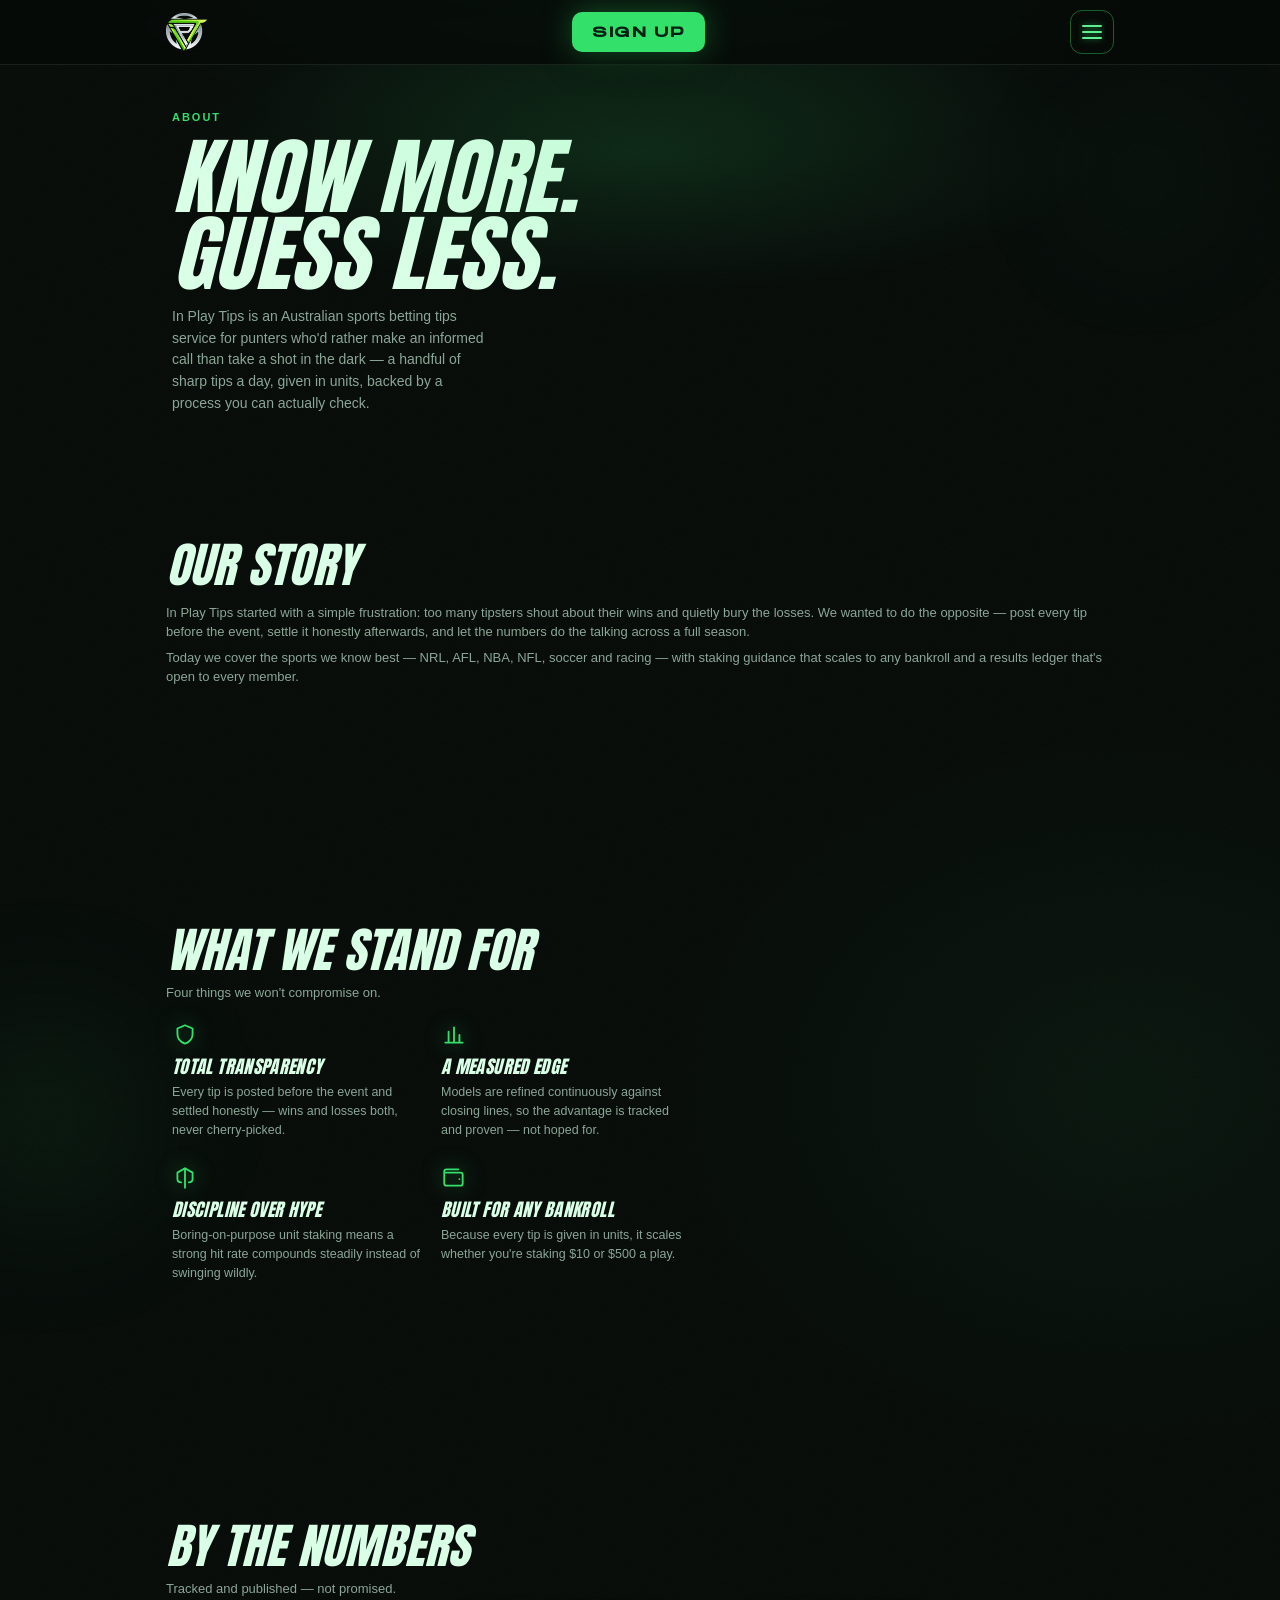
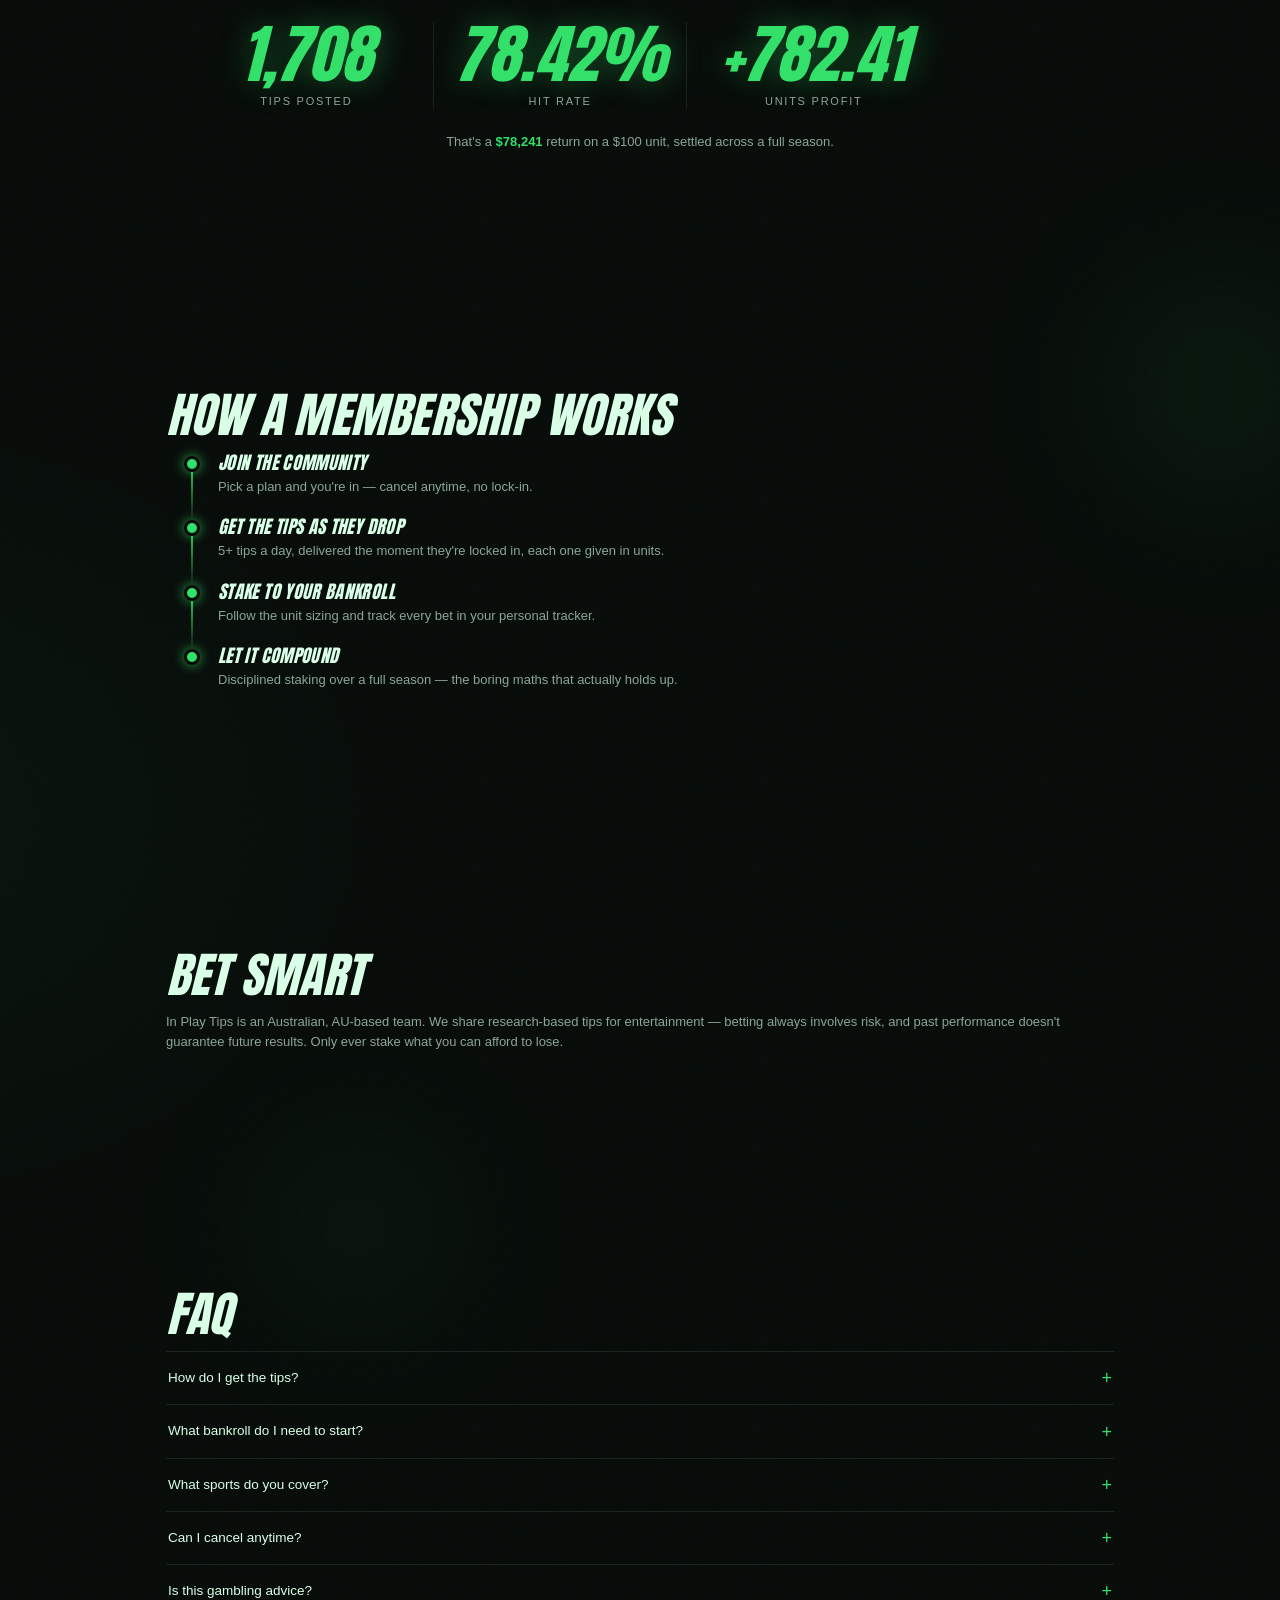
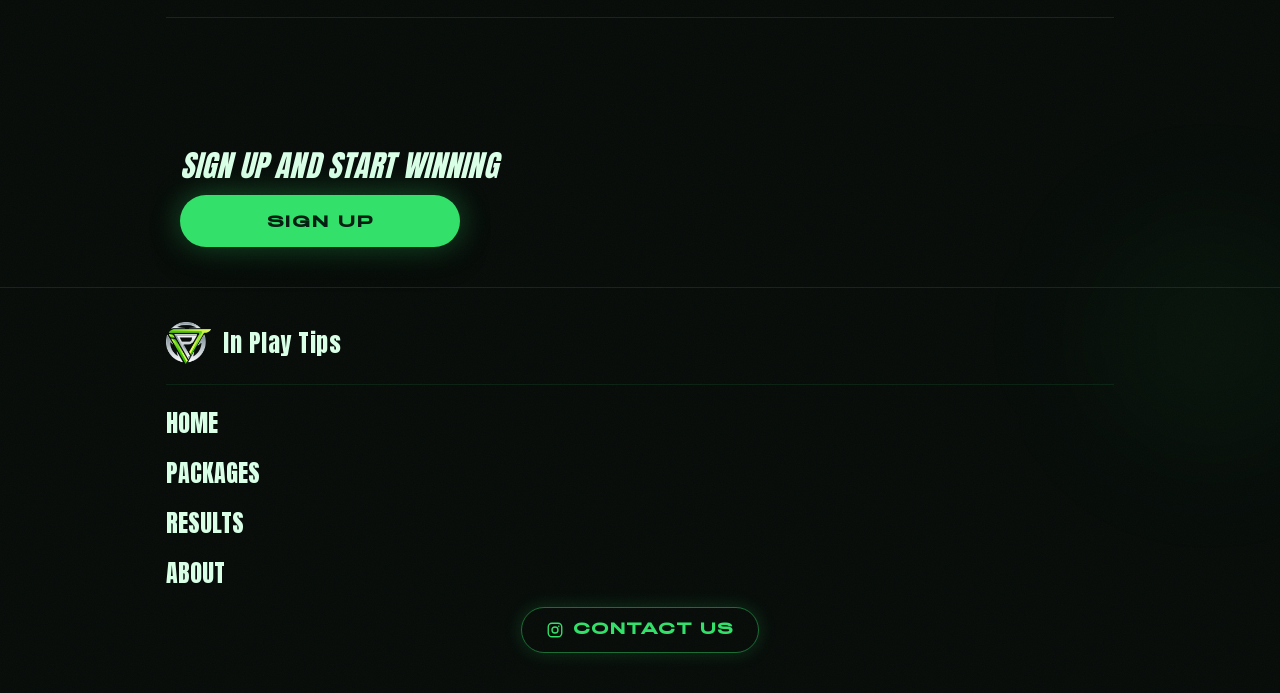
==== commit 24084c83: "Open-canvas redesign: strip card/box system, emerald palette (#060B08/#33E06A/#D9FFE7), bare glowing" ====
--- a/about.html
+++ b/about.html
@@ -7,7 +7,7 @@
 <meta http-equiv="Pragma" content="no-cache">
 <meta http-equiv="Expires" content="0">
 <title>About — In Play Tips</title>
-<link rel="stylesheet" href="styles.css?v=106">
+<link rel="stylesheet" href="styles.css?v=109">
 <!-- ============================================================
      ANALYTICS  —  REPLACE THE PLACEHOLDER IDS BELOW
      1) Google Analytics 4: swap G-XXXXXXXXXX for your Measurement ID
--- a/styles.css
+++ b/styles.css
@@ -5,9 +5,10 @@
 @font-face{font-family:"Roboto";font-style:normal;font-weight:400;font-display:swap;src:url([data-uri]) format("woff2")}
 @font-face{font-family:"Roboto";font-style:normal;font-weight:500;font-display:swap;src:url([data-uri]) format("woff2")}
 :root{
-  --base:#0c0a09; --deep:#0a080d; --panel:linear-gradient(rgba(8,7,5,.45),rgba(8,7,5,.45)), url("smoke-bg.webp") center center/cover no-repeat; --panel2:#2e2410;
-  --border:rgba(57,255,20,.10); --gold:#39FF14; --gold2:#7CFC00; --muted:#a9a0b2; --gold-rgb:124,252,0; --btn-text:#1f1726;
-  --soft-gold:#7CFC00; --soft-gold2:#aaff66; --white:#fff;
+  --base:#060B08; --deep:#040705; --panel:#0A130D; --panel2:#0E1A12;
+  --border:rgba(51,224,106,.10); --gold:#33E06A; --gold2:#5FF08F; --muted:#8BA697; --gold-rgb:51,224,106; --btn-text:#052012;
+  --soft-gold:#5FF08F; --soft-gold2:#A8FFC7; --white:#D9FFE7;
+  --mint:#D9FFE7; --hairline:rgba(217,255,231,.09);
   --win:#198754; --loss:#dc3545;
   --head:"Anton",sans-serif;
   --body:Arial,Helvetica,sans-serif;
@@ -316,7 +317,7 @@
 .sticky-cta .btn{width:auto;flex:0 0 auto;height:46px;padding:0 24px;font-size:13px}
 /* CRO — hero subheadline */
 .hero-sub{color:var(--muted);font-size:14px;line-height:1.5;margin:2px 0 14px;max-width:340px}
-.hero-inner .rating{justify-content:flex-start;margin:0 0 18px}
+.hero-inner .rating{justify-content:center;margin:14px 0 0}
 /* CRO — social proof rating */
 .rating{display:flex;align-items:center;justify-content:center;gap:9px;margin:0 0 16px;flex-wrap:wrap}
 .rating .stars{color:#ffc83d;font-size:15px;letter-spacing:1px;text-shadow:0 0 10px rgba(255,200,61,.4)}
@@ -463,7 +464,7 @@
 .bar-legend{display:flex;justify-content:center;gap:18px;margin-top:10px;font-size:11px;color:var(--muted)}
 .bar-legend span{display:inline-flex;align-items:center;gap:6px}
 .bar-legend i{width:11px;height:11px;border-radius:3px;display:inline-block}
-.bar-legend i.up{background:linear-gradient(180deg,#6CFF45,#27D40A)}
+.bar-legend i.up{background:linear-gradient(180deg,#5FF08F,#23B457)}
 .bar-legend i.down{background:#c4424d}
 /* Results page — settled tips ledger */
 .ledger{display:flex;flex-direction:column;gap:10px;margin:16px 14px 0}
@@ -514,3 +515,165 @@
 .footer-contact{text-align:center;margin-top:16px}
 /* keep faint chart gridlines even with borders off */
 .equity .grid line{stroke:rgba(255,255,255,.08)}
+
+/* ============================================================
+   OPEN CANVAS REDESIGN — borderless editorial layer
+   Content sits on the background; depth comes from light,
+   not boxes. Overrides the card system above.
+   ============================================================ */
+
+/* ---- Atmosphere: layered emerald glow + grain, no visible edges ---- */
+body{background:
+  radial-gradient(900px 520px at 50% -120px, rgba(51,224,106,.11), transparent 62%),
+  radial-gradient(720px 560px at 88% 28%, rgba(51,224,106,.05), transparent 65%),
+  radial-gradient(820px 640px at -10% 62%, rgba(51,224,106,.045), transparent 62%),
+  var(--base)}
+.site-bg .l1,.site-bg .l2{display:none}
+.site-bg .glow{background:radial-gradient(closest-side,rgba(51,224,106,.16),transparent 70%);filter:blur(70px)}
+.site-bg .g2{background:rgba(51,224,106,.07)}
+.site-bg .g3{background:rgba(51,224,106,.06)}
+.site-bg .g4{background:rgba(51,224,106,.05)}
+.site-bg .g5{background:rgba(51,224,106,.05)}
+.site-bg .grid{display:none}
+.site-bg::after{content:"";position:absolute;inset:0;opacity:.05;pointer-events:none;
+  background-image:url("data:image/svg+xml,%3Csvg xmlns='http://www.w3.org/2000/svg' width='140' height='140'%3E%3Cfilter id='n'%3E%3CfeTurbulence type='fractalNoise' baseFrequency='0.9' numOctaves='2'/%3E%3C/filter%3E%3Crect width='100%25' height='100%25' filter='url(%23n)' opacity='0.55'/%3E%3C/svg%3E")}
+
+/* ---- Type: big condensed bold-italic display, mint + neon accent ---- */
+h1,h2,h3,.head{font-style:italic;color:var(--mint);letter-spacing:.005em}
+.accent{color:var(--gold);text-shadow:0 0 26px rgba(var(--gold-rgb),.45)}
+.eyebrow{color:var(--gold);font-weight:700}
+
+/* ---- Section rhythm: whitespace instead of dividers ---- */
+section{padding:56px 0}
+#performance,.skeptical,#packages,.faq-section,.values-sec{border-top:0}
+.values-sec{padding-top:56px}
+.footer{border-top:1px solid var(--hairline);background:none;margin-top:40px}
+
+/* ---- HERO: no container, typography + glow carry it ---- */
+.hero{padding:30px 0 0}
+.hero-card{background:none;border:0;box-shadow:none;border-radius:0;overflow:visible;padding:18px 4px 0}
+.hero-card::before{top:-26%;width:160%;height:95%;
+  background:radial-gradient(closest-side,rgba(var(--gold-rgb),.17),transparent 70%)}
+.hero h1{font-size:56px;line-height:.94}
+.hero-inner{text-align:center}
+.hero-btns{margin-top:4px}
+.hero-players{margin-top:2px;padding-bottom:0}
+.hero-players::before{content:"";position:absolute;left:50%;top:58%;transform:translate(-50%,-50%);
+  width:110%;height:72%;border-radius:50%;filter:blur(46px);pointer-events:none;
+  background:radial-gradient(closest-side,rgba(var(--gold-rgb),.15),transparent 72%)}
+.hero-players .hero-comp{position:relative;filter:drop-shadow(0 30px 50px rgba(0,0,0,.55))}
+.hero-inner .rating{margin-top:16px}
+
+/* ---- Buttons: solid neon pill primary, text-link secondary ---- */
+.btn{border-radius:999px;border:0;font-weight:700}
+.btn-primary{background:var(--gold);color:var(--btn-text);border:0;
+  box-shadow:0 0 30px rgba(var(--gold-rgb),.35),0 12px 30px rgba(0,0,0,.45)}
+.btn-primary:hover{filter:brightness(1.07);transform:translateY(-1px);
+  box-shadow:0 0 46px rgba(var(--gold-rgb),.55),0 14px 34px rgba(0,0,0,.5)}
+.btn-ghost,.btn-ghost:hover{background:none;border:0;box-shadow:none;transform:none}
+.btn-ghost{color:var(--mint);width:auto;height:auto;padding:10px 6px;font-size:14px;letter-spacing:.1em}
+.btn-ghost::after{content:"\2192";color:var(--gold);font-size:17px;margin-left:2px;transition:transform .18s ease}
+.btn-ghost:hover{color:var(--gold)}
+.btn-ghost:hover::after{transform:translateX(5px)}
+.hero-btns .btn-ghost{width:auto;margin:0 auto;height:auto;font-size:14px}
+
+/* ---- Header: quieter chrome ---- */
+.header{background:rgba(6,11,8,.72);border-bottom:1px solid var(--hairline)}
+.hamburger{border:1px solid rgba(var(--gold-rgb),.4);background:none;box-shadow:none}
+.hamburger:hover{box-shadow:0 0 16px rgba(var(--gold-rgb),.35)}
+
+/* ---- Stats: bare oversized numerals, hairline dividers ---- */
+.statstrip{background:none;border:0;box-shadow:none;border-radius:0;padding:10px 0;margin-top:22px;
+  flex-direction:column;gap:26px}
+.statstrip .ss-item{gap:9px;padding:0}
+.statstrip .ss-item + .ss-item{border-left:0;border-top:1px solid var(--hairline);padding-top:26px}
+.statstrip .ss-val{font-size:52px;font-style:italic;color:var(--gold);
+  text-shadow:0 0 30px rgba(var(--gold-rgb),.35)}
+.statstrip .ss-val.pos{color:var(--gold)}
+.statstrip .ss-label{color:var(--muted);letter-spacing:.16em;font-size:11px}
+.stats{background:none;border:0;box-shadow:none;border-radius:0;padding:0;margin-top:10px}
+.stat-row{border-bottom:0;justify-content:center;gap:14px}
+.stat-val{font-style:italic;font-size:26px}
+
+/* ---- Feature row: bare icons, no chips ---- */
+.feature{background:none;border:0;box-shadow:none;padding:10px 4px}
+.feature img{filter:drop-shadow(0 0 12px rgba(var(--gold-rgb),.35))}
+
+/* ---- Graph: floats on the background ---- */
+.graph-card{background:none;border:0;box-shadow:none;border-radius:0;padding:4px 0}
+
+/* ---- Calculator: hairline top, open ---- */
+.calc-box{background:none;border:0;box-shadow:none;border-radius:0;
+  border-top:1px solid var(--hairline);padding:26px 2px 0;margin-top:20px}
+.calc-input{background:rgba(255,255,255,.04);border:1px solid var(--hairline);border-radius:999px}
+
+/* ---- Value grid: open 2-col, icon + heading + text ---- */
+.value-grid{gap:26px 18px;margin:20px 6px 0}
+.value-card{background:none;border:0;box-shadow:none;border-radius:0;padding:0}
+.vc-ico{width:auto;height:auto;border:0;background:none;box-shadow:none;margin-bottom:10px}
+.vc-ico svg{width:26px;height:26px;filter:drop-shadow(0 0 10px rgba(var(--gold-rgb),.5))}
+
+/* ---- KPI (results): bare numbers ---- */
+.kpi-grid{gap:26px 14px;margin:20px 6px 0}
+.kpi{background:none;border:0;box-shadow:none;border-radius:0;padding:0;text-align:center}
+.kpi .k-val{font-size:44px;font-style:italic;color:var(--gold);text-shadow:0 0 26px rgba(var(--gold-rgb),.3)}
+.kpi .k-val.pos{color:var(--gold)}
+
+/* ---- Packages: open blocks with hairline tops ---- */
+.pkg-grid{gap:0;margin-top:14px}
+.pkg-card{background:none;border:0;box-shadow:none;border-radius:0;
+  border-top:1px solid var(--hairline);padding:30px 2px 26px}
+.pkg-card.feat{border-top-color:rgba(var(--gold-rgb),.35);box-shadow:none;
+  background:radial-gradient(130% 110% at 50% 0%,rgba(var(--gold-rgb),.06),transparent 70%)}
+.pkg-badge{left:0;transform:none}
+.pkg-price{font-style:italic}
+
+/* ---- FAQ: borderless accordion, hairline dividers ---- */
+.faq{gap:0}
+.faq details{background:none;border:0;box-shadow:none;border-radius:0;border-bottom:1px solid var(--hairline)}
+.faq details:first-child{border-top:1px solid var(--hairline)}
+.faq summary{padding:16px 2px;font-size:13.5px}
+.faq p{padding:0 2px 16px}
+
+/* ---- DM slider: frameless floating screenshots ---- */
+.dm-card{background:none;border:0;border-radius:18px;
+  box-shadow:0 26px 54px rgba(0,0,0,.55),0 0 44px rgba(var(--gold-rgb),.10)}
+.dm-card img{border-radius:18px}
+
+/* ---- Footer CTA: open, glow behind ---- */
+.cta{background:none;border:0;border-radius:0;overflow:visible;padding:26px 2px;position:relative}
+.cta::before{content:"";position:absolute;left:-10%;top:0;width:80%;height:100%;pointer-events:none;
+  background:radial-gradient(closest-side,rgba(var(--gold-rgb),.10),transparent 72%);filter:blur(30px)}
+.cta-graphic{filter:drop-shadow(0 18px 34px rgba(0,0,0,.5))}
+.legal a{background:none;border:1px solid var(--hairline)}
+
+/* ---- About/Results intro: open editorial hero ---- */
+.about-intro{background:none;border:0;box-shadow:none;border-radius:0;margin:0;padding:44px 6px 8px;position:relative}
+.about-intro::before{content:"";position:absolute;left:50%;top:-30%;transform:translateX(-50%);
+  width:140%;height:110%;pointer-events:none;
+  background:radial-gradient(closest-side,rgba(var(--gold-rgb),.12),transparent 70%)}
+.about-intro h1{font-size:48px}
+
+/* ---- Steps / misc accents ---- */
+.num-note strong{color:var(--gold)}
+.contact-btn{background:none;border:1px solid rgba(var(--gold-rgb),.45);
+  box-shadow:0 0 18px rgba(var(--gold-rgb),.18);animation:none}
+.contact-btn:hover{box-shadow:0 0 30px rgba(var(--gold-rgb),.45)}
+.navmenu{background:linear-gradient(rgba(4,8,5,.95),rgba(4,8,5,.98)),url("smoke-bg.webp") center/cover}
+
+/* ---- Modal stays a dialog, tuned to palette ---- */
+.modal__panel{background:linear-gradient(180deg,#0B140E,#071009);border-color:rgba(var(--gold-rgb),.6)}
+
+/* ---- Desktop scale-up: editorial spacing + bigger type ---- */
+@media(min-width:760px){
+  section{padding:120px 0}
+  .values-sec{padding-top:120px}
+  .hero h1{font-size:100px}
+  .hero-btns{gap:26px;align-items:center}
+  .hero-btns .btn-ghost{min-width:0;margin:0}
+  .statstrip{flex-direction:row;gap:0;max-width:760px;margin-left:auto;margin-right:auto}
+  .statstrip .ss-item + .ss-item{border-top:0;border-left:1px solid var(--hairline);padding-top:0}
+  .statstrip .ss-val{font-size:64px}
+  .kpi .k-val{font-size:56px}
+  .about-intro h1{font-size:84px}
+}
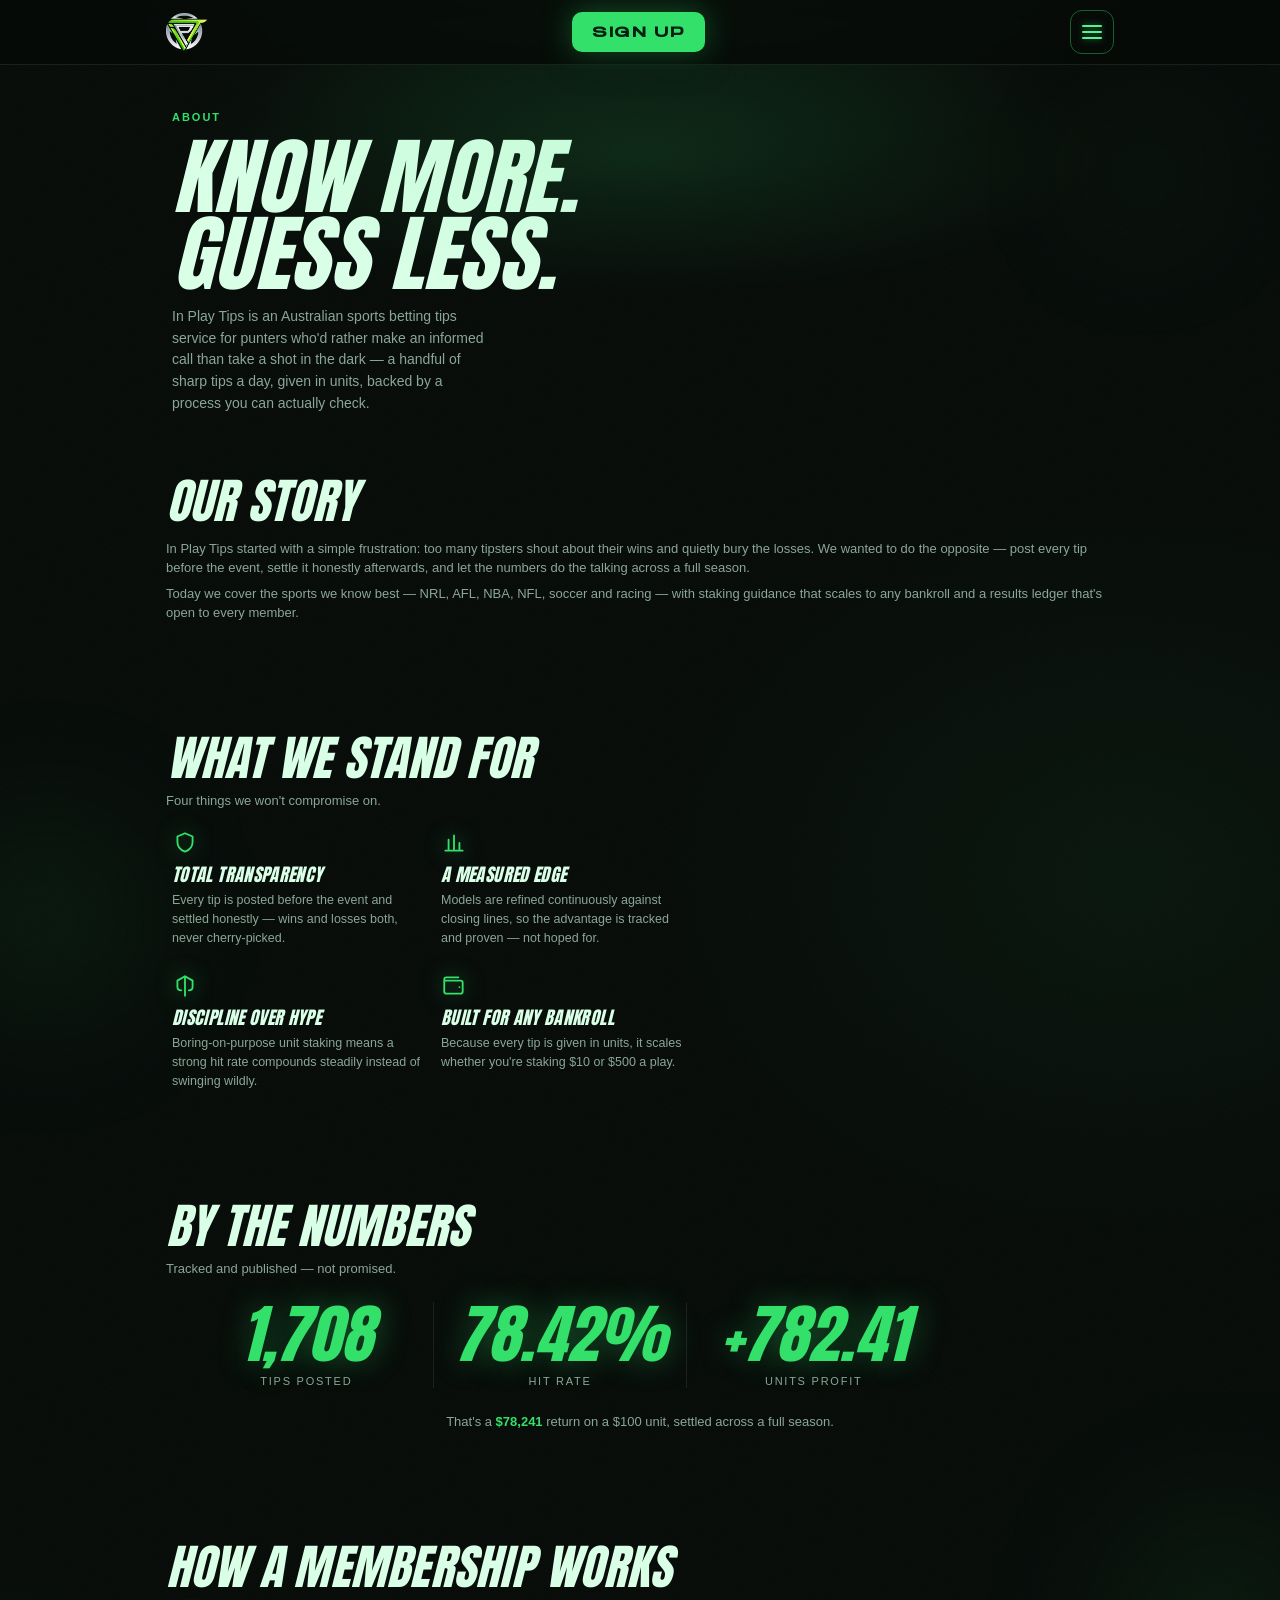
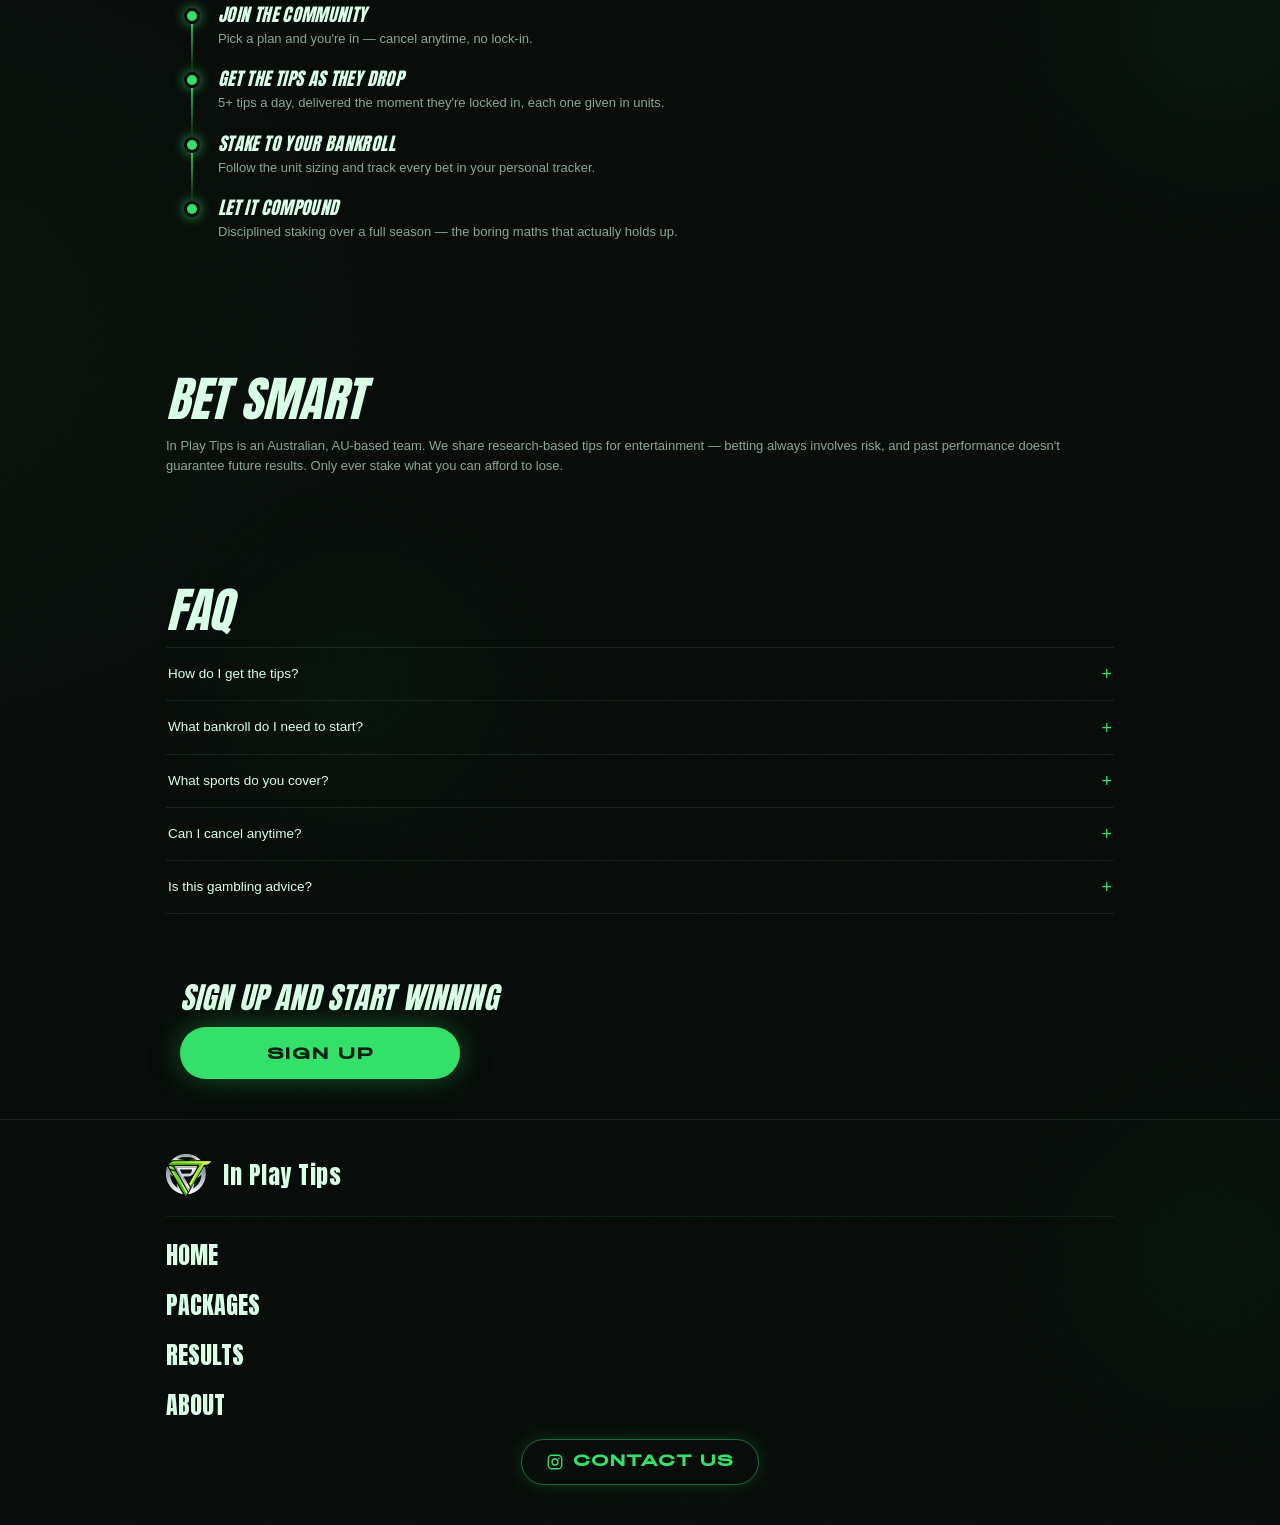
==== commit 4341aff1: "Tighten vertical rhythm: section padding 30px mobile / 56px desktop, collapse feature-row section" ====
--- a/about.html
+++ b/about.html
@@ -7,7 +7,7 @@
 <meta http-equiv="Pragma" content="no-cache">
 <meta http-equiv="Expires" content="0">
 <title>About — In Play Tips</title>
-<link rel="stylesheet" href="styles.css?v=109">
+<link rel="stylesheet" href="styles.css?v=112">
 <!-- ============================================================
      ANALYTICS  —  REPLACE THE PLACEHOLDER IDS BELOW
      1) Google Analytics 4: swap G-XXXXXXXXXX for your Measurement ID
--- a/styles.css
+++ b/styles.css
@@ -544,9 +544,11 @@
 .eyebrow{color:var(--gold);font-weight:700}
 
 /* ---- Section rhythm: whitespace instead of dividers ---- */
-section{padding:56px 0}
+section{padding:30px 0}
+section:has(.features){padding:6px 0}
+.features{margin:0}
 #performance,.skeptical,#packages,.faq-section,.values-sec{border-top:0}
-.values-sec{padding-top:56px}
+.values-sec{padding-top:30px}
 .footer{border-top:1px solid var(--hairline);background:none;margin-top:40px}
 
 /* ---- HERO: no container, typography + glow carry it ---- */
@@ -561,7 +563,9 @@
 .hero-players::before{content:"";position:absolute;left:50%;top:58%;transform:translate(-50%,-50%);
   width:110%;height:72%;border-radius:50%;filter:blur(46px);pointer-events:none;
   background:radial-gradient(closest-side,rgba(var(--gold-rgb),.15),transparent 72%)}
-.hero-players .hero-comp{position:relative;filter:drop-shadow(0 30px 50px rgba(0,0,0,.55))}
+.hero-players .hero-comp{position:relative;filter:drop-shadow(0 30px 50px rgba(0,0,0,.55));
+  -webkit-mask:linear-gradient(180deg,#000 72%,rgba(0,0,0,.4) 88%,transparent 100%);
+  mask:linear-gradient(180deg,#000 72%,rgba(0,0,0,.4) 88%,transparent 100%)}
 .hero-inner .rating{margin-top:16px}
 
 /* ---- Buttons: solid neon pill primary, text-link secondary ---- */
@@ -644,7 +648,9 @@
 .cta{background:none;border:0;border-radius:0;overflow:visible;padding:26px 2px;position:relative}
 .cta::before{content:"";position:absolute;left:-10%;top:0;width:80%;height:100%;pointer-events:none;
   background:radial-gradient(closest-side,rgba(var(--gold-rgb),.10),transparent 72%);filter:blur(30px)}
-.cta-graphic{filter:drop-shadow(0 18px 34px rgba(0,0,0,.5))}
+.cta-graphic{filter:drop-shadow(0 18px 34px rgba(0,0,0,.5));
+  -webkit-mask:linear-gradient(180deg,#000 70%,rgba(0,0,0,.35) 88%,transparent 100%);
+  mask:linear-gradient(180deg,#000 70%,rgba(0,0,0,.35) 88%,transparent 100%)}
 .legal a{background:none;border:1px solid var(--hairline)}
 
 /* ---- About/Results intro: open editorial hero ---- */
@@ -666,8 +672,8 @@
 
 /* ---- Desktop scale-up: editorial spacing + bigger type ---- */
 @media(min-width:760px){
-  section{padding:120px 0}
-  .values-sec{padding-top:120px}
+  section{padding:56px 0}
+  .values-sec{padding-top:56px}
   .hero h1{font-size:100px}
   .hero-btns{gap:26px;align-items:center}
   .hero-btns .btn-ghost{min-width:0;margin:0}
